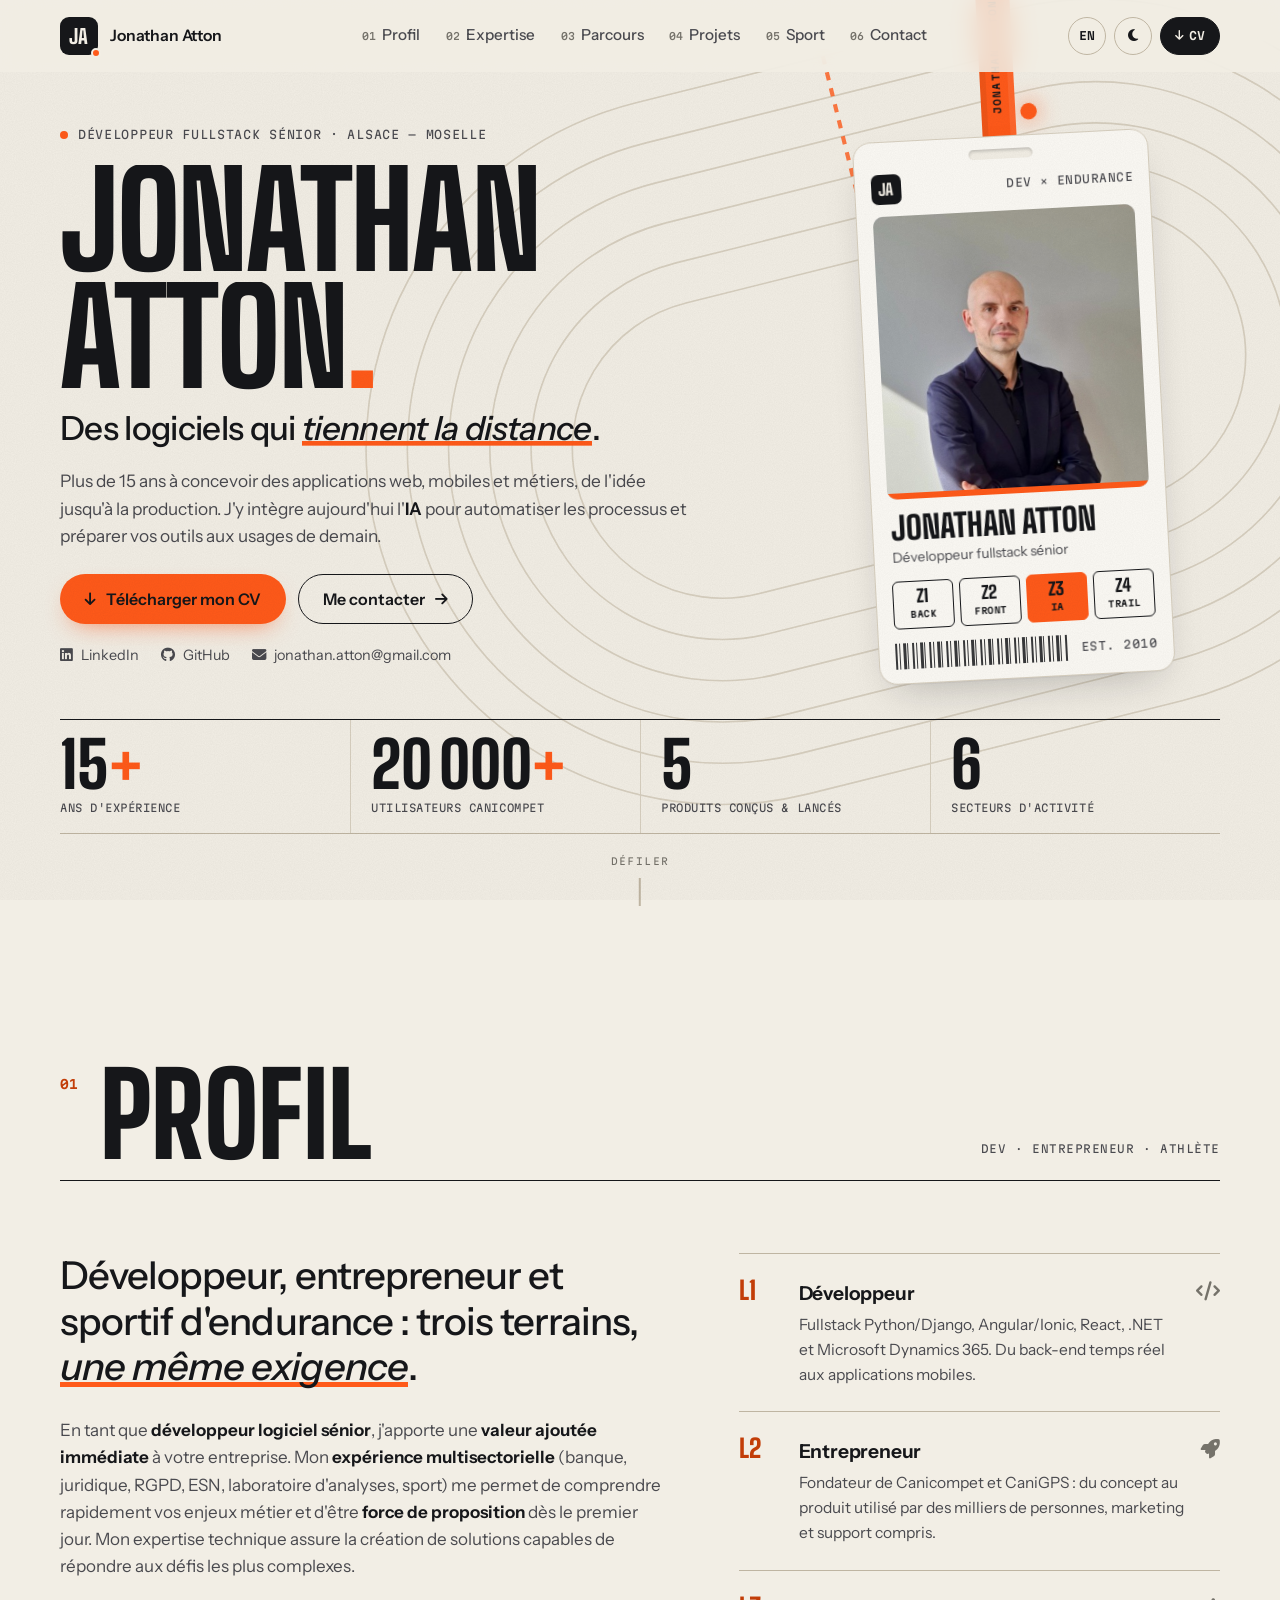
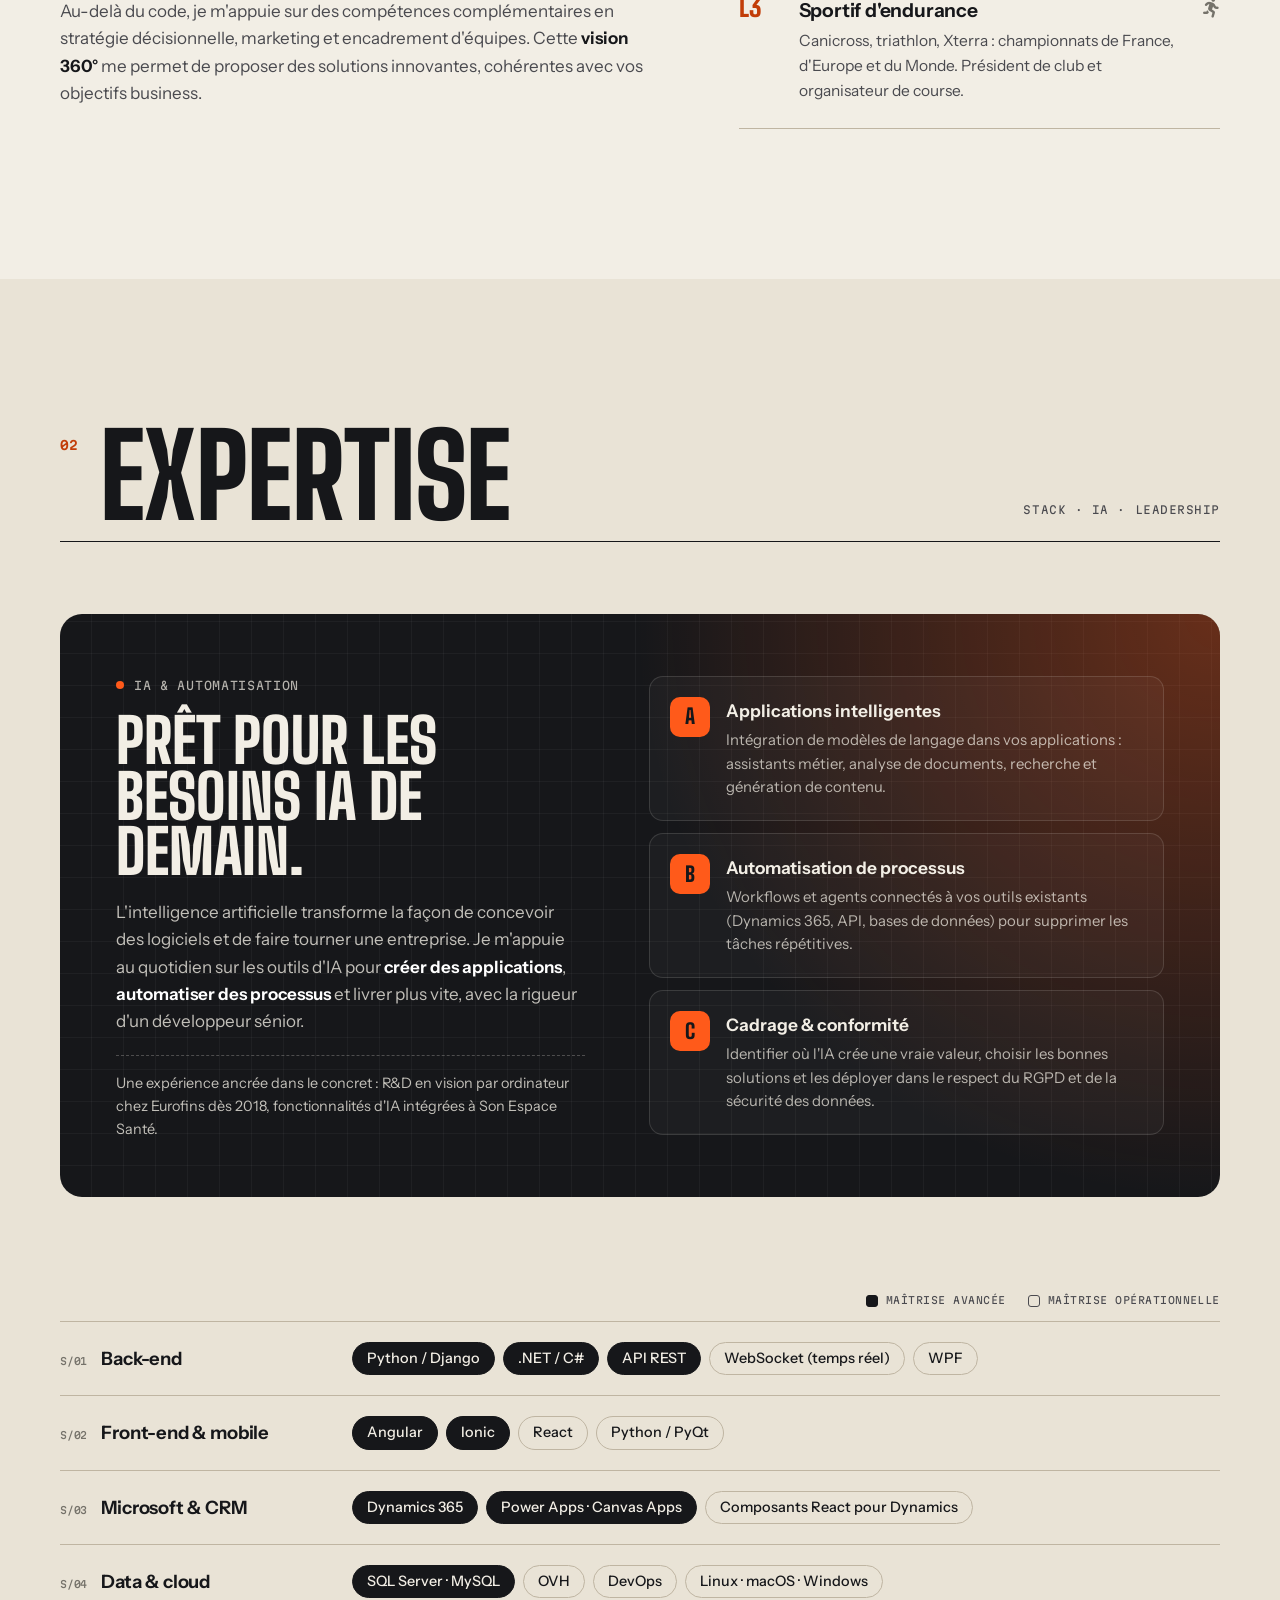
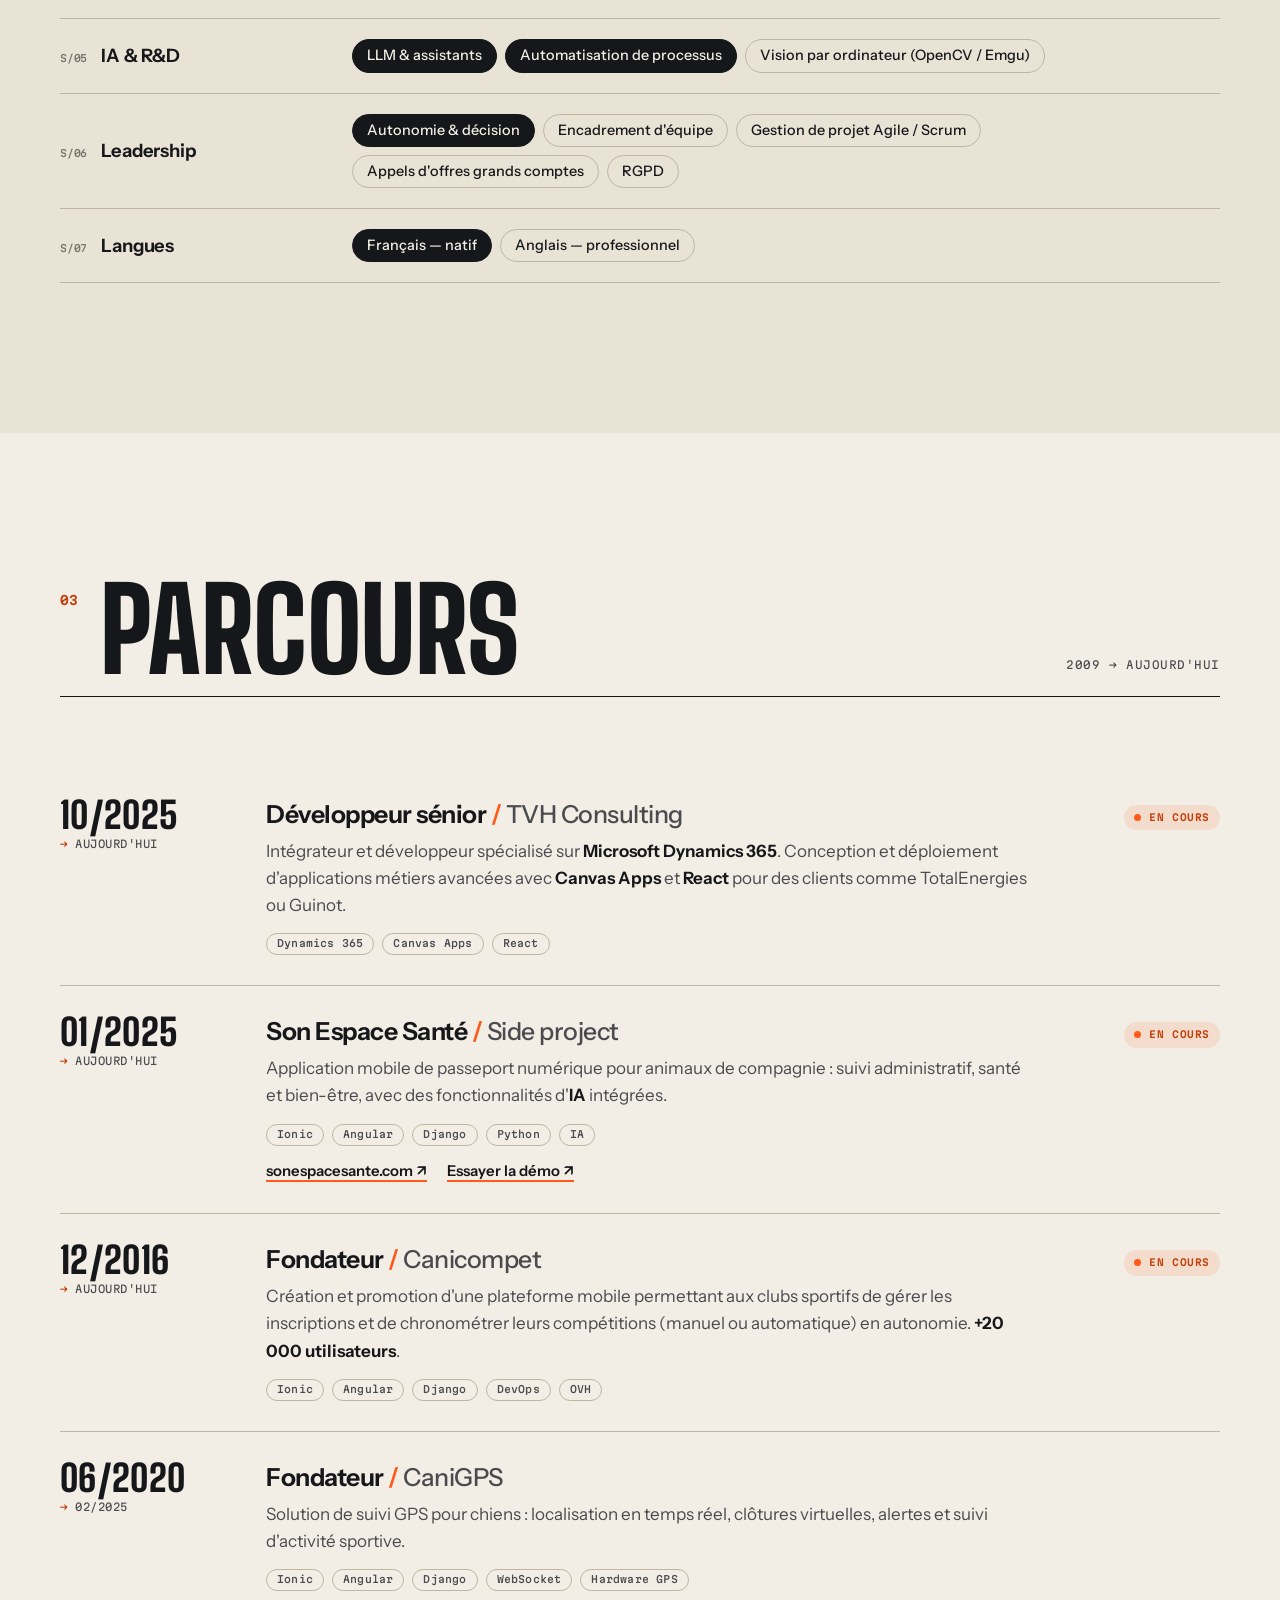
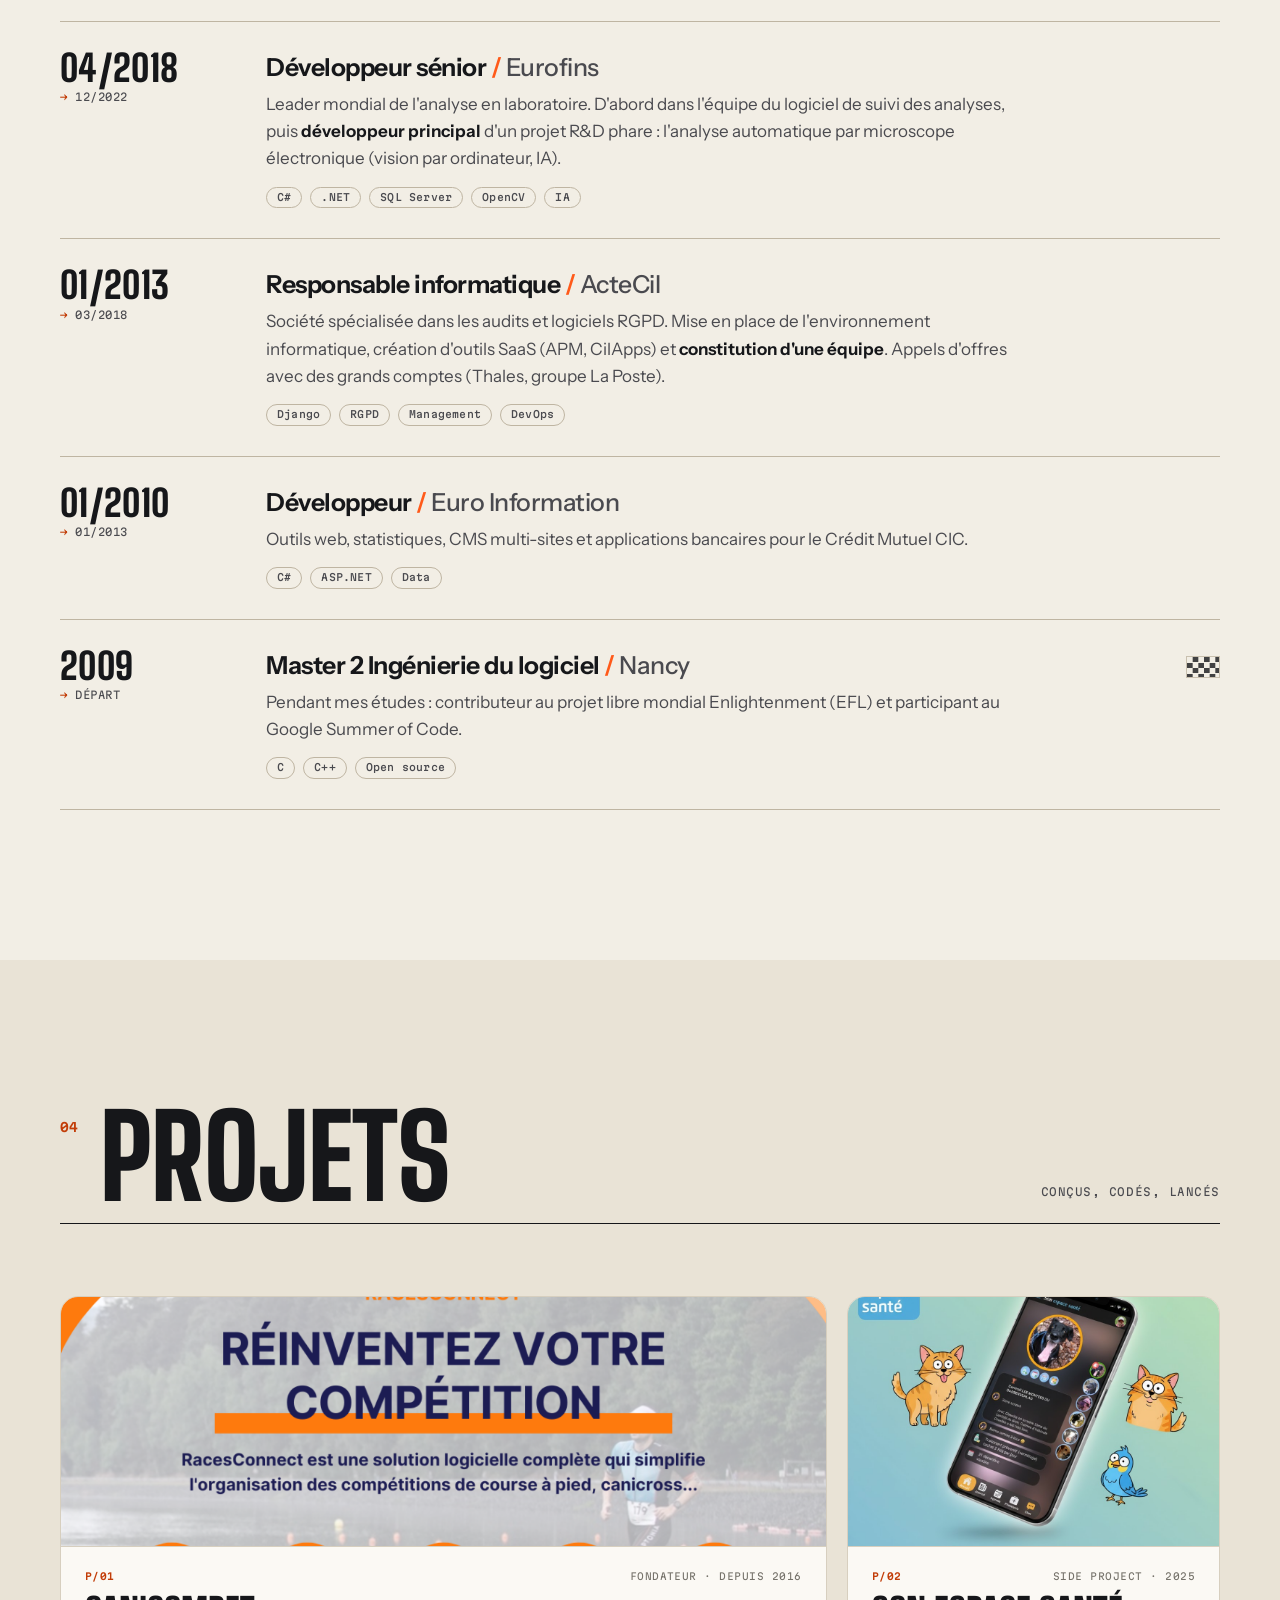
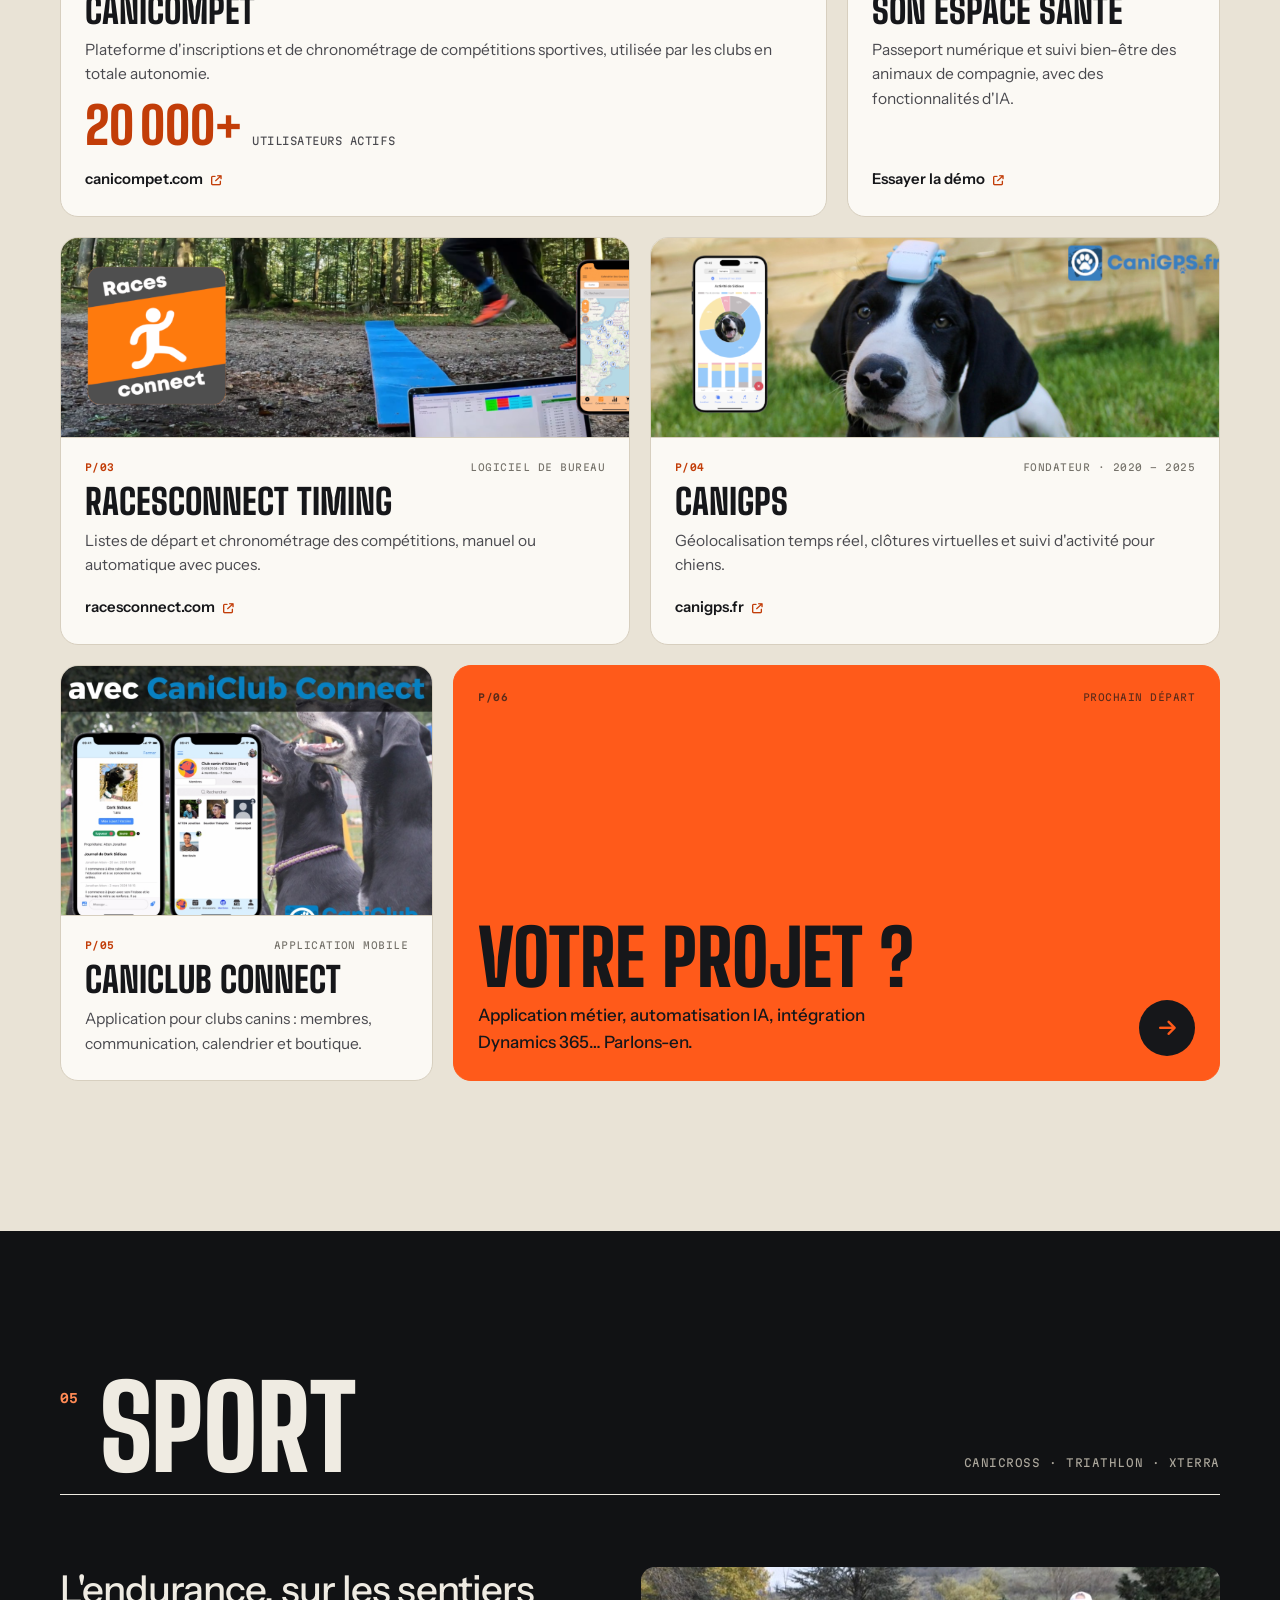
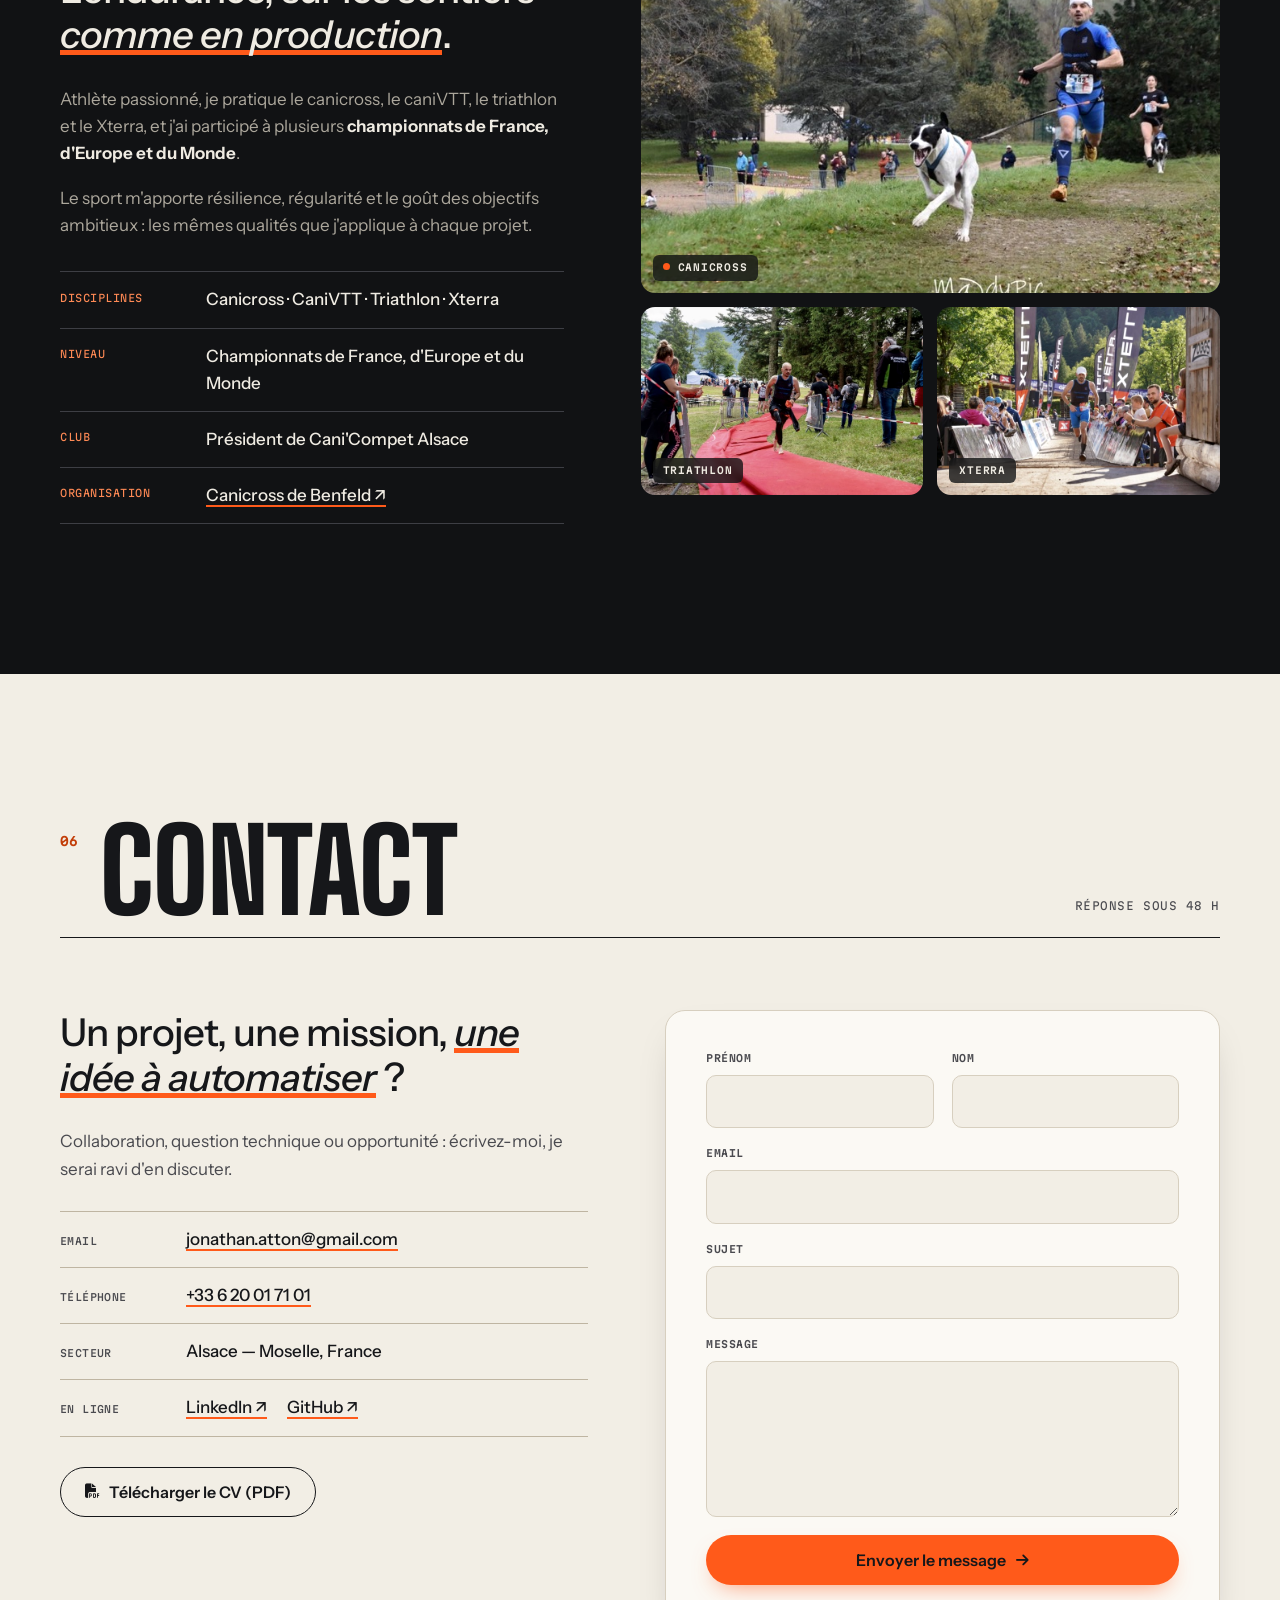
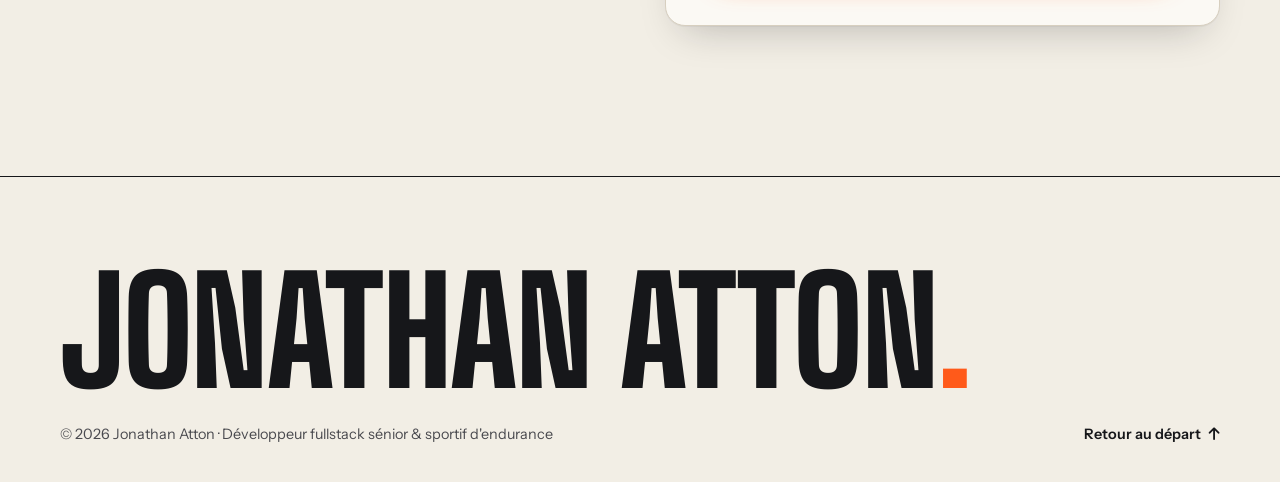
==== a/index.html @ d9084ca0 "Déploiement de la version C « En direct » ; version A archivée dans a/ - Nouvelle page d'accueil : l" ====
<!DOCTYPE html>
<html lang="fr">

<head>
    <meta charset="UTF-8">
    <meta name="viewport" content="width=device-width, initial-scale=1.0, viewport-fit=cover">
    <title>Jonathan Atton — Développeur fullstack sénior & sportif d'endurance</title>
    <meta name="description" content="Développeur fullstack sénior (15+ ans) : Python/Django, Angular/Ionic, React, .NET, Microsoft Dynamics 365. Applications, automatisation de processus et intégration de l'IA. Fondateur de Canicompet (20 000+ utilisateurs), sportif d'endurance.">
    <meta name="author" content="Jonathan Atton">
    <meta name="robots" content="noindex, follow">
    <meta name="theme-color" content="#f2eee5" media="(prefers-color-scheme: light)">
    <meta name="theme-color" content="#111214" media="(prefers-color-scheme: dark)">

    <!-- Open Graph -->
    <meta property="og:type" content="profile">
    <meta property="og:title" content="Jonathan Atton — Développeur fullstack sénior">
    <meta property="og:description" content="Des logiciels qui tiennent la distance. Fullstack Python/Django, Angular, React, Dynamics 365 — IA & automatisation de processus. Fondateur de Canicompet.">
    <meta property="og:url" content="https://jonathanatton.com/">
    <meta property="og:image" content="https://jonathanatton.com/images/jonathan_atton_profile.jpg">
    <meta property="og:site_name" content="Jonathan Atton">
    <meta property="og:locale" content="fr_FR">

    <!-- Twitter Card -->
    <meta name="twitter:card" content="summary_large_image">
    <meta name="twitter:title" content="Jonathan Atton — Développeur fullstack sénior">
    <meta name="twitter:description" content="Des logiciels qui tiennent la distance. Fullstack, IA & automatisation, sportif d'endurance.">
    <meta name="twitter:image" content="https://jonathanatton.com/images/jonathan_atton_profile.jpg">

    <link rel="canonical" href="https://jonathanatton.com/">
    <link rel="icon" href="../favicon.svg" type="image/svg+xml">
    <link rel="apple-touch-icon" href="../favicon.svg">

    <!-- Theme + JS flag before first paint (avoids flashes) -->
    <script>
        (function () {
            var d = document.documentElement;
            d.classList.add('js');
            var t = null;
            try { t = localStorage.getItem('theme'); } catch (e) { }
            if (t !== 'light' && t !== 'dark') {
                t = window.matchMedia && window.matchMedia('(prefers-color-scheme: dark)').matches ? 'dark' : 'light';
            }
            d.setAttribute('data-theme', t);
        })();
    </script>

    <link rel="preconnect" href="https://fonts.googleapis.com">
    <link rel="preconnect" href="https://fonts.gstatic.com" crossorigin>
    <link href="https://fonts.googleapis.com/css2?family=Big+Shoulders:opsz,wght@10..72,600..900&family=Instrument+Sans:ital,wght@0,400..700;1,400..700&family=Martian+Mono:wght@400..600&display=swap" rel="stylesheet">
    <link rel="stylesheet" href="https://cdnjs.cloudflare.com/ajax/libs/font-awesome/6.5.1/css/all.min.css">
    <link rel="stylesheet" href="style.css">

    <script type="application/ld+json">
    {
      "@context": "https://schema.org",
      "@type": "Person",
      "name": "Jonathan Atton",
      "jobTitle": "Développeur fullstack sénior",
      "url": "https://jonathanatton.com/",
      "image": "https://jonathanatton.com/images/jonathan_atton_profile.jpg",
      "email": "mailto:jonathan.atton@gmail.com",
      "telephone": "+33620017101",
      "address": { "@type": "PostalAddress", "addressRegion": "Alsace - Moselle", "addressCountry": "FR" },
      "sameAs": [
        "https://www.linkedin.com/in/jonathan-atton-4286495b/",
        "https://github.com/Watchwolf"
      ],
      "alumniOf": { "@type": "CollegeOrUniversity", "name": "Université de Nancy — Master 2 Ingénierie du logiciel" },
      "worksFor": { "@type": "Organization", "name": "TVH Consulting" },
      "knowsAbout": [
        "Python", "Django", "Angular", "Ionic", "React", "C#", ".NET", "SQL",
        "Microsoft Dynamics 365", "Power Apps", "WebSocket",
        "Intelligence artificielle", "Automatisation de processus", "Intégration de LLM",
        "RGPD", "Gestion de projet Agile", "Canicross", "Triathlon"
      ]
    }
    </script>
</head>

<body>
    <a class="skip-link" href="#main" data-i18n="a11y.skip">Aller au contenu</a>
    <div class="progress" aria-hidden="true"><span></span></div>

    <!-- ============ HEADER ============ -->
    <header class="site-header">
        <div class="wrap header-inner">
            <a href="#top" class="brand" aria-label="Jonathan Atton — accueil">
                <span class="brand-mark">JA</span>
                <span class="brand-name">Jonathan Atton</span>
            </a>

            <nav class="main-nav" aria-label="Navigation principale">
                <ul>
                    <li><a href="#profil" data-nav="profil"><span class="nav-num">01</span><span data-i18n="nav.profil">Profil</span></a></li>
                    <li><a href="#expertise" data-nav="expertise"><span class="nav-num">02</span><span data-i18n="nav.expertise">Expertise</span></a></li>
                    <li><a href="#parcours" data-nav="parcours"><span class="nav-num">03</span><span data-i18n="nav.parcours">Parcours</span></a></li>
                    <li><a href="#projets" data-nav="projets"><span class="nav-num">04</span><span data-i18n="nav.projets">Projets</span></a></li>
                    <li><a href="#sport" data-nav="sport"><span class="nav-num">05</span><span data-i18n="nav.sport">Sport</span></a></li>
                    <li><a href="#contact" data-nav="contact"><span class="nav-num">06</span><span data-i18n="nav.contact">Contact</span></a></li>
                </ul>
            </nav>

            <div class="header-tools">
                <button type="button" class="tool-btn lang-btn" aria-label="Switch to English">EN</button>
                <button type="button" class="tool-btn theme-btn" aria-label="Changer de thème">
                    <i class="fa-solid fa-moon" aria-hidden="true"></i>
                    <i class="fa-solid fa-sun" aria-hidden="true"></i>
                </button>
                <a class="tool-btn cv-btn" href="../Jonathan-Atton-CV.pdf" download>
                    <i class="fa-solid fa-arrow-down" aria-hidden="true"></i><span data-i18n="header.cv">CV</span>
                </a>
            </div>
        </div>
    </header>

    <main id="main">

        <!-- ============ HERO ============ -->
        <section id="top" class="hero">
            <svg class="hero-track" viewBox="0 0 800 520" aria-hidden="true" focusable="false">
                <g fill="none" stroke="currentColor" stroke-width="1.2">
                    <rect x="1" y="1" width="798" height="518" rx="259" />
                    <rect x="31" y="31" width="738" height="458" rx="229" />
                    <rect x="61" y="61" width="678" height="398" rx="199" />
                    <rect x="91" y="91" width="618" height="338" rx="169" />
                    <rect x="121" y="121" width="558" height="278" rx="139" />
                    <rect x="151" y="151" width="498" height="218" rx="109" />
                </g>
                <line class="hero-track-finish" x1="400" y1="1" x2="400" y2="151" />
                <path id="lane" d="M260,76 H540 A184,184 0 0 1 540,444 H260 A184,184 0 0 1 260,76 Z" fill="none" stroke="none" />
                <circle class="hero-track-runner" r="6">
                    <animateMotion dur="22s" repeatCount="indefinite" rotate="auto">
                        <mpath href="#lane" />
                    </animateMotion>
                </circle>
            </svg>

            <div class="wrap hero-grid">
                <div class="hero-copy">
                    <p class="kicker hero-in" style="--d:0">
                        <span class="dot" aria-hidden="true"></span>
                        <span data-i18n="hero.kicker">Développeur fullstack sénior · Alsace — Moselle</span>
                    </p>

                    <h1 class="hero-name" aria-label="Jonathan Atton">
                        <span class="line"><span class="hero-in" style="--d:1">Jonathan</span></span>
                        <span class="line"><span class="hero-in" style="--d:2">Atton<span class="accent-dot">.</span></span></span>
                    </h1>

                    <p class="hero-tagline hero-in" style="--d:3" data-i18n="hero.tagline">Des logiciels qui <em>tiennent la distance</em>.</p>

                    <p class="hero-lead hero-in" style="--d:4" data-i18n="hero.lead">Plus de 15 ans à concevoir des applications web, mobiles et métiers, de l'idée jusqu'à la production. J'y intègre aujourd'hui l'<strong>IA</strong> pour automatiser les processus et préparer vos outils aux usages de demain.</p>

                    <div class="hero-actions hero-in" style="--d:5">
                        <a class="btn btn-primary" href="../Jonathan-Atton-CV.pdf" download>
                            <i class="fa-solid fa-arrow-down" aria-hidden="true"></i>
                            <span data-i18n="hero.cv">Télécharger mon CV</span>
                        </a>
                        <a class="btn btn-ghost" href="#contact">
                            <span data-i18n="hero.contact">Me contacter</span>
                            <i class="fa-solid fa-arrow-right" aria-hidden="true"></i>
                        </a>
                    </div>

                    <ul class="hero-social hero-in" style="--d:6">
                        <li><a href="https://www.linkedin.com/in/jonathan-atton-4286495b/" target="_blank" rel="noopener noreferrer"><i class="fa-brands fa-linkedin" aria-hidden="true"></i>LinkedIn</a></li>
                        <li><a href="https://github.com/Watchwolf" target="_blank" rel="noopener noreferrer"><i class="fa-brands fa-github" aria-hidden="true"></i>GitHub</a></li>
                        <li><a href="mailto:jonathan.atton@gmail.com"><i class="fa-solid fa-envelope" aria-hidden="true"></i>jonathan.atton@gmail.com</a></li>
                    </ul>
                </div>

                <!-- Accreditation badge -->
                <div class="hero-badge">
                    <div class="lanyard">
                        <div class="strap" aria-hidden="true"><span>JONATHAN ATTON · DEV × ENDURANCE · JONATHAN ATTON · DEV × ENDURANCE ·</span></div>
                        <figure class="badge">
                            <div class="badge-slot" aria-hidden="true"></div>
                            <div class="badge-top">
                                <span class="badge-mark">JA</span>
                                <span class="mono">DEV × ENDURANCE</span>
                            </div>
                            <div class="badge-photo">
                                <img src="../images/jonathan_atton_profile.jpg" alt="Portrait de Jonathan Atton" width="375" height="440">
                            </div>
                            <figcaption>
                                <span class="badge-name">Jonathan Atton</span>
                                <span class="badge-role" data-i18n="badge.role">Développeur fullstack sénior</span>
                            </figcaption>
                            <ul class="badge-zones" aria-label="Domaines">
                                <li><b>Z1</b>BACK</li>
                                <li><b>Z2</b>FRONT</li>
                                <li><b>Z3</b><span data-i18n="badge.ai">IA</span></li>
                                <li><b>Z4</b>TRAIL</li>
                            </ul>
                            <div class="badge-foot">
                                <span class="barcode" aria-hidden="true"></span>
                                <span class="mono">EST. 2010</span>
                            </div>
                        </figure>
                    </div>
                </div>
            </div>

            <div class="wrap">
                <dl class="timing-board">
                    <div class="tb-cell reveal">
                        <dt data-i18n="stats.years">ans d'expérience</dt>
                        <dd><span data-count="15">15</span><span class="plus">+</span></dd>
                    </div>
                    <div class="tb-cell reveal" style="--d:1">
                        <dt data-i18n="stats.users">utilisateurs Canicompet</dt>
                        <dd><span data-count="20000">20 000</span><span class="plus">+</span></dd>
                    </div>
                    <div class="tb-cell reveal" style="--d:2">
                        <dt data-i18n="stats.products">produits conçus &amp; lancés</dt>
                        <dd><span data-count="5">5</span></dd>
                    </div>
                    <div class="tb-cell reveal" style="--d:3">
                        <dt data-i18n="stats.sectors">secteurs d'activité</dt>
                        <dd><span data-count="6">6</span></dd>
                    </div>
                </dl>
            </div>

            <a href="#profil" class="scroll-cue" aria-label="Défiler vers le profil">
                <span data-i18n="hero.scroll">Défiler</span>
                <i aria-hidden="true"></i>
            </a>
        </section>

        <!-- ============ 01 PROFIL ============ -->
        <section id="profil" class="section">
            <div class="wrap">
                <header class="sec-head reveal">
                    <span class="sec-num">01</span>
                    <h2 class="sec-title" data-i18n="profil.title">Profil</h2>
                    <span class="sec-meta" data-i18n="profil.meta">Dev · Entrepreneur · Athlète</span>
                </header>

                <div class="profil-grid">
                    <div class="profil-text">
                        <p class="statement reveal" data-i18n="profil.statement">Développeur, entrepreneur et sportif d'endurance : trois terrains, <em>une même exigence</em>.</p>
                        <p class="reveal" data-i18n="profil.p1">En tant que <strong>développeur logiciel sénior</strong>, j'apporte une <strong>valeur ajoutée immédiate</strong> à votre entreprise. Mon <strong>expérience multisectorielle</strong> (banque, juridique, RGPD, ESN, laboratoire d'analyses, sport) me permet de comprendre rapidement vos enjeux métier et d'être <strong>force de proposition</strong> dès le premier jour. Mon expertise technique assure la création de solutions capables de répondre aux défis les plus complexes.</p>
                        <p class="reveal" data-i18n="profil.p2">Au-delà du code, je m'appuie sur des compétences complémentaires en stratégie décisionnelle, marketing et encadrement d'équipes. Cette <strong>vision 360°</strong> me permet de proposer des solutions innovantes, cohérentes avec vos objectifs business.</p>
                    </div>

                    <ol class="lanes">
                        <li class="lane reveal">
                            <span class="lane-num">L1</span>
                            <div>
                                <h3 data-i18n="profil.l1.title">Développeur</h3>
                                <p data-i18n="profil.l1.text">Fullstack Python/Django, Angular/Ionic, React, .NET et Microsoft Dynamics 365. Du back-end temps réel aux applications mobiles.</p>
                            </div>
                            <i class="fa-solid fa-code" aria-hidden="true"></i>
                        </li>
                        <li class="lane reveal" style="--d:1">
                            <span class="lane-num">L2</span>
                            <div>
                                <h3 data-i18n="profil.l2.title">Entrepreneur</h3>
                                <p data-i18n="profil.l2.text">Fondateur de Canicompet et CaniGPS : du concept au produit utilisé par des milliers de personnes, marketing et support compris.</p>
                            </div>
                            <i class="fa-solid fa-rocket" aria-hidden="true"></i>
                        </li>
                        <li class="lane reveal" style="--d:2">
                            <span class="lane-num">L3</span>
                            <div>
                                <h3 data-i18n="profil.l3.title">Sportif d'endurance</h3>
                                <p data-i18n="profil.l3.text">Canicross, triathlon, Xterra : championnats de France, d'Europe et du Monde. Président de club et organisateur de course.</p>
                            </div>
                            <i class="fa-solid fa-person-running" aria-hidden="true"></i>
                        </li>
                    </ol>
                </div>
            </div>
        </section>

        <!-- ============ 02 EXPERTISE ============ -->
        <section id="expertise" class="section section-alt">
            <div class="wrap">
                <header class="sec-head reveal">
                    <span class="sec-num">02</span>
                    <h2 class="sec-title" data-i18n="expertise.title">Expertise</h2>
                    <span class="sec-meta" data-i18n="expertise.meta">Stack · IA · Leadership</span>
                </header>

                <!-- IA block -->
                <div class="ai-panel reveal">
                    <div class="ai-intro">
                        <p class="kicker"><span class="dot" aria-hidden="true"></span><span data-i18n="ai.kicker">IA &amp; automatisation</span></p>
                        <h3 class="ai-title" data-i18n="ai.title">Prêt pour les besoins IA de demain.</h3>
                        <p data-i18n="ai.text">L'intelligence artificielle transforme la façon de concevoir des logiciels et de faire tourner une entreprise. Je m'appuie au quotidien sur les outils d'IA pour <strong>créer des applications</strong>, <strong>automatiser des processus</strong> et livrer plus vite, avec la rigueur d'un développeur sénior.</p>
                        <p class="ai-proof" data-i18n="ai.proof">Une expérience ancrée dans le concret : R&amp;D en vision par ordinateur chez Eurofins dès 2018, fonctionnalités d'IA intégrées à Son Espace Santé.</p>
                    </div>
                    <ol class="ai-list">
                        <li>
                            <span class="ai-idx">A</span>
                            <div>
                                <h4 data-i18n="ai.c1.title">Applications intelligentes</h4>
                                <p data-i18n="ai.c1.text">Intégration de modèles de langage dans vos applications : assistants métier, analyse de documents, recherche et génération de contenu.</p>
                            </div>
                        </li>
                        <li>
                            <span class="ai-idx">B</span>
                            <div>
                                <h4 data-i18n="ai.c2.title">Automatisation de processus</h4>
                                <p data-i18n="ai.c2.text">Workflows et agents connectés à vos outils existants (Dynamics 365, API, bases de données) pour supprimer les tâches répétitives.</p>
                            </div>
                        </li>
                        <li>
                            <span class="ai-idx">C</span>
                            <div>
                                <h4 data-i18n="ai.c3.title">Cadrage &amp; conformité</h4>
                                <p data-i18n="ai.c3.text">Identifier où l'IA crée une vraie valeur, choisir les bonnes solutions et les déployer dans le respect du RGPD et de la sécurité des données.</p>
                            </div>
                        </li>
                    </ol>
                </div>

                <!-- Skills -->
                <div class="skills">
                    <div class="skills-legend reveal">
                        <span><i class="chip-key is-core" aria-hidden="true"></i><span data-i18n="skills.legend.core">Maîtrise avancée</span></span>
                        <span><i class="chip-key" aria-hidden="true"></i><span data-i18n="skills.legend.good">Maîtrise opérationnelle</span></span>
                    </div>

                    <div class="skill-row reveal">
                        <h3 class="skill-cat"><span>S/01</span><span data-i18n="skills.back">Back-end</span></h3>
                        <ul class="chips">
                            <li class="is-core">Python / Django</li>
                            <li class="is-core">.NET / C#</li>
                            <li class="is-core" data-i18n="skills.api">API REST</li>
                            <li data-i18n="skills.ws">WebSocket (temps réel)</li>
                            <li>WPF</li>
                        </ul>
                    </div>
                    <div class="skill-row reveal">
                        <h3 class="skill-cat"><span>S/02</span><span data-i18n="skills.front">Front-end &amp; mobile</span></h3>
                        <ul class="chips">
                            <li class="is-core">Angular</li>
                            <li class="is-core">Ionic</li>
                            <li>React</li>
                            <li>Python / PyQt</li>
                        </ul>
                    </div>
                    <div class="skill-row reveal">
                        <h3 class="skill-cat"><span>S/03</span><span data-i18n="skills.ms">Microsoft &amp; CRM</span></h3>
                        <ul class="chips">
                            <li class="is-core">Dynamics 365</li>
                            <li class="is-core">Power Apps · Canvas Apps</li>
                            <li data-i18n="skills.pcf">Composants React pour Dynamics</li>
                        </ul>
                    </div>
                    <div class="skill-row reveal">
                        <h3 class="skill-cat"><span>S/04</span><span data-i18n="skills.data">Data &amp; cloud</span></h3>
                        <ul class="chips">
                            <li class="is-core">SQL Server · MySQL</li>
                            <li>OVH</li>
                            <li>DevOps</li>
                            <li>Linux · macOS · Windows</li>
                        </ul>
                    </div>
                    <div class="skill-row reveal">
                        <h3 class="skill-cat"><span>S/05</span><span data-i18n="skills.ai">IA &amp; R&amp;D</span></h3>
                        <ul class="chips">
                            <li class="is-core" data-i18n="skills.llm">LLM &amp; assistants</li>
                            <li class="is-core" data-i18n="skills.automation">Automatisation de processus</li>
                            <li data-i18n="skills.vision">Vision par ordinateur (OpenCV / Emgu)</li>
                        </ul>
                    </div>
                    <div class="skill-row reveal">
                        <h3 class="skill-cat"><span>S/06</span><span data-i18n="skills.lead">Leadership</span></h3>
                        <ul class="chips">
                            <li class="is-core" data-i18n="skills.autonomy">Autonomie &amp; décision</li>
                            <li data-i18n="skills.team">Encadrement d'équipe</li>
                            <li data-i18n="skills.agile">Gestion de projet Agile / Scrum</li>
                            <li data-i18n="skills.tenders">Appels d'offres grands comptes</li>
                            <li>RGPD</li>
                        </ul>
                    </div>
                    <div class="skill-row reveal">
                        <h3 class="skill-cat"><span>S/07</span><span data-i18n="skills.lang">Langues</span></h3>
                        <ul class="chips">
                            <li class="is-core" data-i18n="skills.fr">Français — natif</li>
                            <li data-i18n="skills.en">Anglais — professionnel</li>
                        </ul>
                    </div>
                </div>
            </div>
        </section>

        <!-- ============ 03 PARCOURS ============ -->
        <section id="parcours" class="section">
            <div class="wrap">
                <header class="sec-head reveal">
                    <span class="sec-num">03</span>
                    <h2 class="sec-title" data-i18n="parcours.title">Parcours</h2>
                    <span class="sec-meta">2009 → <span data-i18n="parcours.now">aujourd'hui</span></span>
                </header>

                <ol class="splits">
                    <li class="split reveal">
                        <div class="split-time"><span>10/2025</span><span data-i18n="parcours.today">Aujourd'hui</span></div>
                        <div class="split-body">
                            <h3><span data-i18n="parcours.tvh.role">Développeur sénior</span> <span class="at">TVH Consulting</span></h3>
                            <p data-i18n="parcours.tvh.text">Intégrateur et développeur spécialisé sur <strong>Microsoft Dynamics 365</strong>. Conception et déploiement d'applications métiers avancées avec <strong>Canvas Apps</strong> et <strong>React</strong> pour des clients comme TotalEnergies ou Guinot.</p>
                            <ul class="chips chips-sm"><li>Dynamics 365</li><li>Canvas Apps</li><li>React</li></ul>
                        </div>
                        <div class="split-status"><span class="live" data-i18n="parcours.live">En cours</span></div>
                    </li>
                    <li class="split reveal">
                        <div class="split-time"><span>01/2025</span><span data-i18n="parcours.today">Aujourd'hui</span></div>
                        <div class="split-body">
                            <h3>Son Espace Santé <span class="at" data-i18n="parcours.side">Side project</span></h3>
                            <p data-i18n="parcours.ses.text">Application mobile de passeport numérique pour animaux de compagnie : suivi administratif, santé et bien-être, avec des fonctionnalités d'<strong>IA</strong> intégrées.</p>
                            <ul class="chips chips-sm"><li>Ionic</li><li>Angular</li><li>Django</li><li>Python</li><li data-i18n="parcours.tag.ai">IA</li></ul>
                            <p class="split-links">
                                <a href="https://sonespacesante.com" target="_blank" rel="noopener noreferrer">sonespacesante.com ↗</a>
                                <a href="https://apps.sonespacesante.com/login?demo=1" target="_blank" rel="noopener noreferrer" data-i18n="parcours.demo">Essayer la démo ↗</a>
                            </p>
                        </div>
                        <div class="split-status"><span class="live" data-i18n="parcours.live">En cours</span></div>
                    </li>
                    <li class="split reveal">
                        <div class="split-time"><span>12/2016</span><span data-i18n="parcours.today">Aujourd'hui</span></div>
                        <div class="split-body">
                            <h3><span data-i18n="parcours.cc.role">Fondateur</span> <span class="at">Canicompet</span></h3>
                            <p data-i18n="parcours.cc.text">Création et promotion d'une plateforme mobile permettant aux clubs sportifs de gérer les inscriptions et de chronométrer leurs compétitions (manuel ou automatique) en autonomie. <strong>+20 000 utilisateurs</strong>.</p>
                            <ul class="chips chips-sm"><li>Ionic</li><li>Angular</li><li>Django</li><li>DevOps</li><li>OVH</li></ul>
                        </div>
                        <div class="split-status"><span class="live" data-i18n="parcours.live">En cours</span></div>
                    </li>
                    <li class="split reveal">
                        <div class="split-time"><span>06/2020</span><span>02/2025</span></div>
                        <div class="split-body">
                            <h3><span data-i18n="parcours.gps.role">Fondateur</span> <span class="at">CaniGPS</span></h3>
                            <p data-i18n="parcours.gps.text">Solution de suivi GPS pour chiens : localisation en temps réel, clôtures virtuelles, alertes et suivi d'activité sportive.</p>
                            <ul class="chips chips-sm"><li>Ionic</li><li>Angular</li><li>Django</li><li>WebSocket</li><li>Hardware GPS</li></ul>
                        </div>
                        <div class="split-status"></div>
                    </li>
                    <li class="split reveal">
                        <div class="split-time"><span>04/2018</span><span>12/2022</span></div>
                        <div class="split-body">
                            <h3><span data-i18n="parcours.eurofins.role">Développeur sénior</span> <span class="at">Eurofins</span></h3>
                            <p data-i18n="parcours.eurofins.text">Leader mondial de l'analyse en laboratoire. D'abord dans l'équipe du logiciel de suivi des analyses, puis <strong>développeur principal</strong> d'un projet R&amp;D phare : l'analyse automatique par microscope électronique (vision par ordinateur, IA).</p>
                            <ul class="chips chips-sm"><li>C#</li><li>.NET</li><li>SQL Server</li><li>OpenCV</li><li data-i18n="parcours.tag.ai">IA</li></ul>
                        </div>
                        <div class="split-status"></div>
                    </li>
                    <li class="split reveal">
                        <div class="split-time"><span>01/2013</span><span>03/2018</span></div>
                        <div class="split-body">
                            <h3><span data-i18n="parcours.actecil.role">Responsable informatique</span> <span class="at">ActeCil</span></h3>
                            <p data-i18n="parcours.actecil.text">Société spécialisée dans les audits et logiciels RGPD. Mise en place de l'environnement informatique, création d'outils SaaS (APM, CilApps) et <strong>constitution d'une équipe</strong>. Appels d'offres avec des grands comptes (Thales, groupe La Poste).</p>
                            <ul class="chips chips-sm"><li>Django</li><li>RGPD</li><li data-i18n="parcours.tag.mgmt">Management</li><li>DevOps</li></ul>
                        </div>
                        <div class="split-status"></div>
                    </li>
                    <li class="split reveal">
                        <div class="split-time"><span>01/2010</span><span>01/2013</span></div>
                        <div class="split-body">
                            <h3><span data-i18n="parcours.ei.role">Développeur</span> <span class="at">Euro Information</span></h3>
                            <p data-i18n="parcours.ei.text">Outils web, statistiques, CMS multi-sites et applications bancaires pour le Crédit Mutuel CIC.</p>
                            <ul class="chips chips-sm"><li>C#</li><li>ASP.NET</li><li>Data</li></ul>
                        </div>
                        <div class="split-status"></div>
                    </li>
                    <li class="split split-start reveal">
                        <div class="split-time"><span>2009</span><span data-i18n="parcours.start">Départ</span></div>
                        <div class="split-body">
                            <h3><span data-i18n="parcours.edu.role">Master 2 Ingénierie du logiciel</span> <span class="at">Nancy</span></h3>
                            <p data-i18n="parcours.edu.text">Pendant mes études : contributeur au projet libre mondial Enlightenment (EFL) et participant au Google Summer of Code.</p>
                            <ul class="chips chips-sm"><li>C</li><li>C++</li><li>Open source</li></ul>
                        </div>
                        <div class="split-status"><span class="flag" aria-hidden="true"></span></div>
                    </li>
                </ol>
            </div>
        </section>

        <!-- ============ 04 PROJETS ============ -->
        <section id="projets" class="section section-alt">
            <div class="wrap">
                <header class="sec-head reveal">
                    <span class="sec-num">04</span>
                    <h2 class="sec-title" data-i18n="projets.title">Projets</h2>
                    <span class="sec-meta" data-i18n="projets.meta">Conçus, codés, lancés</span>
                </header>

                <div class="projects">
                    <article class="project project-xl reveal">
                        <a class="project-media" href="https://canicompet.com" target="_blank" rel="noopener noreferrer" tabindex="-1" aria-hidden="true">
                            <img src="../images/racesconnect-1-1024x1024.png" alt="" loading="lazy" style="object-position:50% 22%">
                        </a>
                        <div class="project-body">
                            <div class="project-top"><span>P/01</span><span data-i18n="projets.cc.meta">Fondateur · depuis 2016</span></div>
                            <h3>Canicompet</h3>
                            <p data-i18n="projets.cc.text">Plateforme d'inscriptions et de chronométrage de compétitions sportives, utilisée par les clubs en totale autonomie.</p>
                            <p class="metric"><strong><span data-count="20000">20 000</span>+</strong> <span data-i18n="projets.cc.metric">utilisateurs actifs</span></p>
                            <a class="link-arrow" href="https://canicompet.com" target="_blank" rel="noopener noreferrer">canicompet.com <i class="fa-solid fa-arrow-up-right-from-square" aria-hidden="true"></i></a>
                        </div>
                    </article>

                    <article class="project reveal" style="--d:1">
                        <a class="project-media" href="https://sonespacesante.com" target="_blank" rel="noopener noreferrer" tabindex="-1" aria-hidden="true">
                            <img src="../images/son-espace-sante.png" alt="" loading="lazy" style="object-position:50% 40%">
                        </a>
                        <div class="project-body">
                            <div class="project-top"><span>P/02</span><span data-i18n="projets.ses.meta">Side project · 2025</span></div>
                            <h3>Son Espace Santé</h3>
                            <p data-i18n="projets.ses.text">Passeport numérique et suivi bien-être des animaux de compagnie, avec des fonctionnalités d'IA.</p>
                            <a class="link-arrow" href="https://apps.sonespacesante.com/login?demo=1" target="_blank" rel="noopener noreferrer"><span data-i18n="projets.ses.link">Essayer la démo</span> <i class="fa-solid fa-arrow-up-right-from-square" aria-hidden="true"></i></a>
                        </div>
                    </article>

                    <article class="project project-wide reveal">
                        <a class="project-media" href="https://racesconnect.com/racesconnect" target="_blank" rel="noopener noreferrer" tabindex="-1" aria-hidden="true">
                            <img src="../images/banner-1024x269.png" alt="" loading="lazy" style="object-position:8% 50%">
                        </a>
                        <div class="project-body">
                            <div class="project-top"><span>P/03</span><span data-i18n="projets.rc.meta">Logiciel de bureau</span></div>
                            <h3>RacesConnect Timing</h3>
                            <p data-i18n="projets.rc.text">Listes de départ et chronométrage des compétitions, manuel ou automatique avec puces.</p>
                            <a class="link-arrow" href="https://racesconnect.com/racesconnect" target="_blank" rel="noopener noreferrer">racesconnect.com <i class="fa-solid fa-arrow-up-right-from-square" aria-hidden="true"></i></a>
                        </div>
                    </article>

                    <article class="project project-wide reveal" style="--d:1">
                        <a class="project-media" href="https://canigps.fr" target="_blank" rel="noopener noreferrer" tabindex="-1" aria-hidden="true">
                            <img src="../images/canigps_apps-1024x299.png" alt="" loading="lazy" style="object-position:88% 50%">
                        </a>
                        <div class="project-body">
                            <div class="project-top"><span>P/04</span><span data-i18n="projets.gps.meta">Fondateur · 2020 – 2025</span></div>
                            <h3>CaniGPS</h3>
                            <p data-i18n="projets.gps.text">Géolocalisation temps réel, clôtures virtuelles et suivi d'activité pour chiens.</p>
                            <a class="link-arrow" href="https://canigps.fr" target="_blank" rel="noopener noreferrer">canigps.fr <i class="fa-solid fa-arrow-up-right-from-square" aria-hidden="true"></i></a>
                        </div>
                    </article>

                    <article class="project reveal">
                        <div class="project-media">
                            <img src="../images/caniclub-connect.jpg" alt="" loading="lazy" style="object-position:50% 70%">
                        </div>
                        <div class="project-body">
                            <div class="project-top"><span>P/05</span><span data-i18n="projets.club.meta">Application mobile</span></div>
                            <h3>CaniClub Connect</h3>
                            <p data-i18n="projets.club.text">Application pour clubs canins : membres, communication, calendrier et boutique.</p>
                        </div>
                    </article>

                    <a class="project project-cta reveal" style="--d:1" href="#contact">
                        <span class="project-top"><span>P/06</span><span data-i18n="projets.next.meta">Prochain départ</span></span>
                        <span class="cta-title" data-i18n="projets.next.title">Votre projet ?</span>
                        <span class="cta-text" data-i18n="projets.next.text">Application métier, automatisation IA, intégration Dynamics 365… Parlons-en.</span>
                        <span class="cta-arrow" aria-hidden="true"><i class="fa-solid fa-arrow-right"></i></span>
                    </a>
                </div>
            </div>
        </section>

        <!-- ============ 05 SPORT ============ -->
        <section id="sport" class="section sport">
            <div class="wrap">
                <header class="sec-head reveal">
                    <span class="sec-num">05</span>
                    <h2 class="sec-title" data-i18n="sport.title">Sport</h2>
                    <span class="sec-meta" data-i18n="sport.meta">Canicross · Triathlon · Xterra</span>
                </header>

                <div class="sport-grid">
                    <div class="sport-copy">
                        <p class="statement reveal" data-i18n="sport.statement">L'endurance, sur les sentiers <em>comme en production</em>.</p>
                        <p class="reveal" data-i18n="sport.p1">Athlète passionné, je pratique le canicross, le caniVTT, le triathlon et le Xterra, et j'ai participé à plusieurs <strong>championnats de France, d'Europe et du Monde</strong>.</p>
                        <p class="reveal" data-i18n="sport.p2">Le sport m'apporte résilience, régularité et le goût des objectifs ambitieux : les mêmes qualités que j'applique à chaque projet.</p>

                        <dl class="results reveal">
                            <div><dt data-i18n="sport.r1.k">Disciplines</dt><dd data-i18n="sport.r1.v">Canicross · CaniVTT · Triathlon · Xterra</dd></div>
                            <div><dt data-i18n="sport.r2.k">Niveau</dt><dd data-i18n="sport.r2.v">Championnats de France, d'Europe et du Monde</dd></div>
                            <div><dt data-i18n="sport.r3.k">Club</dt><dd data-i18n="sport.r3.v">Président de Cani'Compet Alsace</dd></div>
                            <div><dt data-i18n="sport.r4.k">Organisation</dt><dd><a href="https://canicrossdebenfeld.canicompet.com/" target="_blank" rel="noopener noreferrer" data-i18n="sport.r4.v">Canicross de Benfeld ↗</a></dd></div>
                        </dl>
                    </div>

                    <div class="sport-photos">
                        <figure class="photo photo-main reveal">
                            <img src="../images/FCAB2D79-2C3F-43FF-BF05-7690E92FD2E2_1_105_c-1024x683.jpeg" alt="Jonathan Atton en compétition de canicross avec son chien" loading="lazy" width="700" height="467">
                            <figcaption>Canicross</figcaption>
                        </figure>
                        <figure class="photo reveal" style="--d:1">
                            <img src="../images/E3CB5563-38F4-49E4-92AA-5CBF122BCEBA_1_105_c-1024x683.jpeg" alt="Jonathan Atton lors de la transition natation-vélo d'un triathlon" loading="lazy" width="700" height="467">
                            <figcaption>Triathlon</figcaption>
                        </figure>
                        <figure class="photo reveal" style="--d:2">
                            <img src="../images/DFAD2798-CE25-41A5-9EF6-79DEAA083C6F_1_105_c-1-1024x684.jpeg" alt="Jonathan Atton franchissant la ligne d'arrivée d'une course Xterra" loading="lazy" width="700" height="467">
                            <figcaption>Xterra</figcaption>
                        </figure>
                    </div>
                </div>
            </div>
        </section>

        <!-- ============ 06 CONTACT ============ -->
        <section id="contact" class="section">
            <div class="wrap">
                <header class="sec-head reveal">
                    <span class="sec-num">06</span>
                    <h2 class="sec-title" data-i18n="contact.title">Contact</h2>
                    <span class="sec-meta" data-i18n="contact.meta">Réponse sous 48 h</span>
                </header>

                <div class="contact-grid">
                    <div class="contact-info reveal">
                        <p class="statement" data-i18n="contact.statement">Un projet, une mission, <em>une idée à automatiser</em> ?</p>
                        <p data-i18n="contact.text">Collaboration, question technique ou opportunité : écrivez-moi, je serai ravi d'en discuter.</p>

                        <ul class="contact-list">
                            <li><span class="mono" data-i18n="contact.email">Email</span><a href="mailto:jonathan.atton@gmail.com">jonathan.atton@gmail.com</a></li>
                            <li><span class="mono" data-i18n="contact.phone">Téléphone</span><a href="tel:+33620017101">+33 6 20 01 71 01</a></li>
                            <li><span class="mono" data-i18n="contact.location">Secteur</span><span data-i18n="contact.location.v">Alsace — Moselle, France</span></li>
                            <li><span class="mono" data-i18n="contact.web">En ligne</span><span class="inline-links"><a href="https://www.linkedin.com/in/jonathan-atton-4286495b/" target="_blank" rel="noopener noreferrer">LinkedIn ↗</a><a href="https://github.com/Watchwolf" target="_blank" rel="noopener noreferrer">GitHub ↗</a></span></li>
                        </ul>

                        <a class="btn btn-ghost" href="../Jonathan-Atton-CV.pdf" download>
                            <i class="fa-solid fa-file-pdf" aria-hidden="true"></i>
                            <span data-i18n="contact.cv">Télécharger le CV (PDF)</span>
                        </a>
                    </div>

                    <div class="form-card reveal" style="--d:1">
                        <form id="contactForm" novalidate>
                            <div class="field-row">
                                <div class="field">
                                    <label for="firstName" data-i18n="form.first">Prénom</label>
                                    <input type="text" id="firstName" name="firstName" autocomplete="given-name" required>
                                </div>
                                <div class="field">
                                    <label for="lastName" data-i18n="form.last">Nom</label>
                                    <input type="text" id="lastName" name="lastName" autocomplete="family-name" required>
                                </div>
                            </div>
                            <div class="field">
                                <label for="email" data-i18n="form.email">Email</label>
                                <input type="email" id="email" name="email" autocomplete="email" required>
                            </div>
                            <div class="field">
                                <label for="subject" data-i18n="form.subject">Sujet</label>
                                <input type="text" id="subject" name="subject" required>
                            </div>
                            <div class="field">
                                <label for="message" data-i18n="form.message">Message</label>
                                <textarea id="message" name="message" rows="5" required></textarea>
                            </div>

                            <p id="formError" class="form-error" role="alert" hidden></p>

                            <button type="submit" class="btn btn-primary btn-block">
                                <span class="btn-label" data-i18n="form.send">Envoyer le message</span>
                                <i class="fa-solid fa-arrow-right" aria-hidden="true"></i>
                            </button>
                        </form>

                        <div id="formSuccess" class="form-success" hidden>
                            <span class="success-flag" aria-hidden="true"><i class="fa-solid fa-flag-checkered"></i></span>
                            <h3 data-i18n="form.ok.title">Message bien arrivé !</h3>
                            <p data-i18n="form.ok.text">Merci pour votre message. Je vous réponds dans les plus brefs délais.</p>
                            <button type="button" class="btn btn-ghost" id="formReset" data-i18n="form.ok.again">Envoyer un autre message</button>
                        </div>
                    </div>
                </div>
            </div>
        </section>
    </main>

    <!-- ============ FOOTER ============ -->
    <footer class="site-footer">
        <div class="wrap footer-inner">
            <p class="footer-big" aria-hidden="true">Jonathan Atton<span class="accent-dot">.</span></p>
            <div class="footer-row">
                <p>© 2026 Jonathan Atton · <span data-i18n="footer.tag">Développeur fullstack sénior &amp; sportif d'endurance</span></p>
                <a href="#top" class="back-top"><span data-i18n="footer.top">Retour au départ</span> <i class="fa-solid fa-arrow-up" aria-hidden="true"></i></a>
            </div>
        </div>
    </footer>

    <!-- ============ MOBILE BOTTOM NAV ============ -->
    <nav class="bottom-nav" aria-label="Navigation mobile">
        <a href="#profil" data-nav="profil"><i class="fa-solid fa-user" aria-hidden="true"></i><span data-i18n="nav.profil">Profil</span></a>
        <a href="#expertise" data-nav="expertise"><i class="fa-solid fa-laptop-code" aria-hidden="true"></i><span data-i18n="nav.expertise">Expertise</span></a>
        <a href="#parcours" data-nav="parcours"><i class="fa-solid fa-briefcase" aria-hidden="true"></i><span data-i18n="nav.parcours">Parcours</span></a>
        <a href="#projets" data-nav="projets"><i class="fa-solid fa-folder-open" aria-hidden="true"></i><span data-i18n="nav.projets">Projets</span></a>
        <a href="#sport" data-nav="sport"><i class="fa-solid fa-person-running" aria-hidden="true"></i><span data-i18n="nav.sport">Sport</span></a>
        <a href="#contact" data-nav="contact"><i class="fa-solid fa-envelope" aria-hidden="true"></i><span data-i18n="nav.contact">Contact</span></a>
    </nav>

    <script src="script.js"></script>
</body>

</html>
---- a/style.css ----
/* =========================================================
   Jonathan Atton — « Des logiciels qui tiennent la distance »
   Editorial sport-tech: warm paper, ink, signal orange.
   ========================================================= */

:root {
    --paper: #f2eee5;
    --paper-2: #e9e3d6;
    --card: #fbf9f4;
    --ink: #16171a;
    --ink-2: #4a4a4f;
    --ink-3: #75726a;
    --line: #d7cfbf;
    --line-strong: #bfb5a2;
    --accent: #ff5a1a;
    --accent-ink: #c23d08;
    --accent-soft: rgba(255, 90, 26, 0.12);
    --on-accent: #16171a;
    --shadow: 0 1px 0 rgba(22, 23, 26, 0.04), 0 18px 40px -18px rgba(22, 23, 26, 0.28);
    --grain-opacity: 0.07;

    --font-display: 'Big Shoulders', 'Arial Narrow', Impact, sans-serif;
    --font-body: 'Instrument Sans', 'Helvetica Neue', Arial, sans-serif;
    --font-mono: 'Martian Mono', ui-monospace, 'SFMono-Regular', Menlo, monospace;

    --wrap: 1240px;
    --gutter: clamp(16px, 4vw, 40px);
    --header-h: 72px;
    --ease-out: cubic-bezier(0.16, 1, 0.3, 1);
    --ease-swing: cubic-bezier(0.34, 1.56, 0.64, 1);

    color-scheme: light;
}

:root[data-theme="dark"] {
    --paper: #111214;
    --paper-2: #17181b;
    --card: #1b1c20;
    --ink: #efebe2;
    --ink-2: #aca79c;
    --ink-3: #85817a;
    --line: #2b2c31;
    --line-strong: #3d3e44;
    --accent: #ff6a2b;
    --accent-ink: #ff8a55;
    --accent-soft: rgba(255, 106, 43, 0.14);
    --shadow: 0 1px 0 rgba(0, 0, 0, 0.3), 0 24px 50px -20px rgba(0, 0, 0, 0.7);
    --grain-opacity: 0.05;
    color-scheme: dark;
}

/* ---------- Base ---------- */
*,
*::before,
*::after {
    box-sizing: border-box;
    margin: 0;
    padding: 0;
}

html {
    scroll-behavior: smooth;
    scroll-padding-top: calc(var(--header-h) + 16px);
    -webkit-text-size-adjust: 100%;
}

body {
    font-family: var(--font-body);
    font-size: 1.0625rem;
    line-height: 1.6;
    color: var(--ink);
    background: var(--paper);
    overflow-x: hidden;
    -webkit-font-smoothing: antialiased;
    transition: background-color 0.4s ease, color 0.4s ease;
}

/* Film grain */
body::before {
    content: '';
    position: fixed;
    inset: 0;
    z-index: 999;
    pointer-events: none;
    opacity: var(--grain-opacity);
    background-image: url("data:image/svg+xml,%3Csvg xmlns='http://www.w3.org/2000/svg' width='180' height='180'%3E%3Cfilter id='n'%3E%3CfeTurbulence type='fractalNoise' baseFrequency='0.9' numOctaves='3' stitchTiles='stitch'/%3E%3CfeColorMatrix values='0 0 0 0 0 0 0 0 0 0 0 0 0 0 0 0 0 0 0.6 0'/%3E%3C/filter%3E%3Crect width='100%25' height='100%25' filter='url(%23n)'/%3E%3C/svg%3E");
}

img {
    display: block;
    max-width: 100%;
    height: auto;
}

a {
    color: inherit;
    text-decoration: none;
}

ul,
ol {
    list-style: none;
}

strong {
    font-weight: 650;
    color: var(--ink);
}

em {
    font-style: italic;
}

button {
    font: inherit;
    color: inherit;
    background: none;
    border: 0;
    cursor: pointer;
}

::selection {
    background: var(--accent);
    color: #16171a;
}

:focus-visible {
    outline: 2px solid var(--accent);
    outline-offset: 3px;
    border-radius: 4px;
}

.wrap {
    width: 100%;
    max-width: var(--wrap);
    margin: 0 auto;
    padding: 0 var(--gutter);
}

.mono {
    font-family: var(--font-mono);
    font-size: 0.7rem;
    letter-spacing: 0.04em;
    text-transform: uppercase;
}

.skip-link {
    position: absolute;
    left: 16px;
    top: -60px;
    z-index: 2000;
    padding: 10px 16px;
    background: var(--ink);
    color: var(--paper);
    border-radius: 8px;
    font-weight: 600;
}

.skip-link:focus {
    top: 12px;
}

.accent-dot {
    color: var(--accent);
}

/* Scroll progress ("distance parcourue") */
.progress {
    position: fixed;
    top: 0;
    left: 0;
    right: 0;
    height: 3px;
    z-index: 1100;
    pointer-events: none;
}

.progress span {
    display: block;
    height: 100%;
    background: var(--accent);
    transform-origin: 0 50%;
    transform: scaleX(var(--p, 0));
}

/* ---------- Buttons ---------- */
.btn {
    display: inline-flex;
    align-items: center;
    justify-content: center;
    gap: 10px;
    min-height: 50px;
    padding: 0 24px;
    border-radius: 999px;
    font-weight: 600;
    font-size: 1rem;
    line-height: 1;
    border: 1.5px solid transparent;
    transition: transform 0.25s var(--ease-out), background-color 0.25s ease, color 0.25s ease, border-color 0.25s ease, box-shadow 0.25s ease;
}

.btn i {
    font-size: 0.9em;
    transition: transform 0.25s var(--ease-out);
}

.btn-primary {
    background: var(--accent);
    color: #16171a;
    box-shadow: 0 10px 24px -12px rgba(255, 90, 26, 0.75);
}

.btn-primary:hover {
    transform: translateY(-2px);
    box-shadow: 0 16px 30px -14px rgba(255, 90, 26, 0.9);
}

.btn-primary:hover i.fa-arrow-down {
    transform: translateY(2px);
}

.btn-ghost {
    border-color: var(--ink);
    color: var(--ink);
}

.btn-ghost:hover {
    background: var(--ink);
    color: var(--paper);
}

.btn-ghost:hover i.fa-arrow-right {
    transform: translateX(3px);
}

.btn-block {
    width: 100%;
}

.btn[disabled] {
    opacity: 0.6;
    cursor: progress;
    transform: none;
}

/* ---------- Header ---------- */
.site-header {
    position: fixed;
    inset: 0 0 auto 0;
    height: var(--header-h);
    z-index: 1000;
    background: color-mix(in srgb, var(--paper) 86%, transparent);
    -webkit-backdrop-filter: saturate(1.4) blur(14px);
    backdrop-filter: saturate(1.4) blur(14px);
    border-bottom: 1px solid transparent;
    transition: border-color 0.3s ease, background-color 0.4s ease;
}

.site-header.is-scrolled {
    border-bottom-color: var(--line);
}

.header-inner {
    height: 100%;
    display: flex;
    align-items: center;
    justify-content: space-between;
    gap: 24px;
}

.brand {
    display: inline-flex;
    align-items: center;
    gap: 12px;
    font-weight: 600;
}

.brand-mark,
.badge-mark {
    display: inline-grid;
    place-items: center;
    width: 38px;
    height: 38px;
    border-radius: 9px;
    background: var(--ink);
    color: var(--paper);
    font-family: var(--font-display);
    font-weight: 800;
    font-size: 1.25rem;
    letter-spacing: 0.02em;
    position: relative;
}

.brand-mark::after {
    content: '';
    position: absolute;
    right: -3px;
    bottom: -3px;
    width: 10px;
    height: 10px;
    border-radius: 50%;
    background: var(--accent);
    border: 2px solid var(--paper);
}

.brand-name {
    font-size: 0.98rem;
    letter-spacing: -0.01em;
}

.main-nav ul {
    display: flex;
    gap: clamp(12px, 2vw, 28px);
}

.main-nav a {
    display: inline-flex;
    align-items: baseline;
    gap: 6px;
    padding: 6px 0;
    font-size: 0.95rem;
    font-weight: 500;
    color: var(--ink-2);
    position: relative;
    transition: color 0.2s ease;
}

.nav-num {
    font-family: var(--font-mono);
    font-size: 0.62rem;
    color: var(--ink-3);
    transition: color 0.2s ease;
}

.main-nav a::after {
    content: '';
    position: absolute;
    left: 0;
    right: 0;
    bottom: 0;
    height: 2px;
    background: var(--accent);
    transform: scaleX(0);
    transform-origin: 0 50%;
    transition: transform 0.35s var(--ease-out);
}

.main-nav a:hover,
.main-nav a.is-active {
    color: var(--ink);
}

.main-nav a:hover::after,
.main-nav a.is-active::after {
    transform: scaleX(1);
}

.main-nav a.is-active .nav-num {
    color: var(--accent-ink);
}

.header-tools {
    display: flex;
    align-items: center;
    gap: 8px;
}

.tool-btn {
    display: inline-flex;
    align-items: center;
    justify-content: center;
    gap: 6px;
    height: 38px;
    min-width: 38px;
    padding: 0 10px;
    border: 1px solid var(--line-strong);
    border-radius: 999px;
    font-family: var(--font-mono);
    font-size: 0.7rem;
    font-weight: 600;
    color: var(--ink);
    transition: border-color 0.2s ease, background-color 0.2s ease, color 0.2s ease;
}

.tool-btn:hover {
    border-color: var(--ink);
}

.theme-btn i {
    font-size: 0.85rem;
}

:root[data-theme="dark"] .theme-btn .fa-moon,
:root:not([data-theme="dark"]) .theme-btn .fa-sun {
    display: none;
}

.cv-btn {
    background: var(--ink);
    border-color: var(--ink);
    color: var(--paper);
    padding: 0 14px;
}

.cv-btn:hover {
    background: var(--accent);
    border-color: var(--accent);
    color: #16171a;
}

/* ---------- Hero ---------- */
.hero {
    position: relative;
    min-height: 100vh;
    min-height: 100svh;
    padding: calc(var(--header-h) + clamp(20px, 4vh, 56px)) 0 84px;
    display: flex;
    flex-direction: column;
    justify-content: center;
    overflow: hidden;
}

.hero-track {
    position: absolute;
    right: -14%;
    top: 50%;
    width: min(1100px, 95vw);
    transform: translateY(-58%) rotate(-14deg);
    color: var(--line);
    z-index: 0;
    pointer-events: none;
}

.hero-track-finish {
    stroke: var(--accent);
    stroke-width: 3;
    stroke-dasharray: 6 6;
    opacity: 0.8;
}

.hero-track-runner {
    fill: var(--accent);
    filter: drop-shadow(0 0 8px rgba(255, 90, 26, 0.8));
}

.hero-grid {
    position: relative;
    z-index: 1;
    display: grid;
    grid-template-columns: minmax(0, 1.35fr) minmax(0, 1fr);
    align-items: center;
    gap: clamp(24px, 5vw, 72px);
}

.kicker {
    display: inline-flex;
    align-items: center;
    gap: 10px;
    font-family: var(--font-mono);
    font-size: 0.72rem;
    letter-spacing: 0.06em;
    text-transform: uppercase;
    color: var(--ink-2);
}

.dot {
    width: 8px;
    height: 8px;
    border-radius: 50%;
    background: var(--accent);
    box-shadow: 0 0 0 0 rgba(255, 90, 26, 0.6);
    animation: pulse 2.2s ease-out infinite;
    flex: none;
}

@keyframes pulse {
    0% {
        box-shadow: 0 0 0 0 rgba(255, 90, 26, 0.55);
    }

    70%,
    100% {
        box-shadow: 0 0 0 10px rgba(255, 90, 26, 0);
    }
}

.hero-name {
    margin: 18px 0 10px;
    font-family: var(--font-display);
    font-weight: 800;
    font-size: clamp(4rem, 10.4vw, 10rem);
    line-height: 0.84;
    letter-spacing: -0.01em;
    text-transform: uppercase;
}

.hero-name .line {
    display: block;
    overflow: hidden;
    padding-bottom: 0.04em;
}

.hero-name .line>span {
    display: inline-block;
}

.hero-tagline {
    font-size: clamp(1.4rem, 2.6vw, 2.1rem);
    font-weight: 500;
    letter-spacing: -0.02em;
    line-height: 1.2;
    margin-bottom: 18px;
}

.hero-tagline em,
.statement em {
    font-style: italic;
    background-image: linear-gradient(var(--accent), var(--accent));
    background-repeat: no-repeat;
    background-size: 100% 0.14em;
    background-position: 0 92%;
    padding-bottom: 0.02em;
}

.hero-lead {
    max-width: 58ch;
    color: var(--ink-2);
    font-size: 1.08rem;
}

.hero-actions {
    display: flex;
    flex-wrap: wrap;
    gap: 12px;
    margin: 24px 0 20px;
}

.hero-social {
    display: flex;
    flex-wrap: wrap;
    gap: 8px 22px;
    font-size: 0.9rem;
    color: var(--ink-2);
}

.hero-social a {
    display: inline-flex;
    align-items: center;
    gap: 8px;
    transition: color 0.2s ease;
}

.hero-social a:hover {
    color: var(--accent-ink);
}

/* Hero entrance */
.js .hero-in {
    opacity: 0;
    transform: translateY(24px);
    animation: rise 0.9s var(--ease-out) forwards;
    animation-delay: calc(var(--d, 0) * 90ms + 120ms);
}

.js .hero-name .line>.hero-in {
    transform: translateY(105%);
    opacity: 1;
    animation-name: rise-line;
    animation-duration: 1.05s;
}

@keyframes rise {
    to {
        opacity: 1;
        transform: none;
    }
}

@keyframes rise-line {
    to {
        transform: translateY(0);
    }
}

/* ---------- Accreditation badge ---------- */
.hero-badge {
    display: flex;
    justify-content: center;
    align-self: start;
    padding-top: 28px;
}

.lanyard {
    position: relative;
    transform-origin: 50% -240px;
    transform: rotate(-3deg);
    transition: transform 0.8s var(--ease-swing);
}

.js .lanyard {
    animation: swing 1.8s var(--ease-out) 0.35s both;
}

.lanyard:hover {
    transform: rotate(0deg);
}

@keyframes swing {
    0% {
        transform: rotate(-16deg);
        opacity: 0;
    }

    20% {
        opacity: 1;
    }

    45% {
        transform: rotate(5deg);
    }

    70% {
        transform: rotate(-5deg);
    }

    88% {
        transform: rotate(-1.5deg);
    }

    100% {
        transform: rotate(-3deg);
    }
}

.strap {
    position: absolute;
    left: 50%;
    bottom: calc(100% - 18px);
    width: 34px;
    height: 600px;
    margin-left: -17px;
    background: var(--accent);
    overflow: hidden;
    border-radius: 3px 3px 0 0;
    box-shadow: inset 6px 0 0 rgba(0, 0, 0, 0.06), inset -6px 0 0 rgba(255, 255, 255, 0.08);
}

.strap span {
    position: absolute;
    left: 50%;
    bottom: 0;
    transform-origin: 0 0;
    transform: rotate(-90deg) translateY(-50%);
    white-space: nowrap;
    font-family: var(--font-mono);
    font-size: 0.6rem;
    font-weight: 600;
    letter-spacing: 0.12em;
    color: #16171a;
    line-height: 1;
    padding-left: 30px;
}

.badge {
    position: relative;
    width: min(296px, 78vw);
    padding: 32px 16px 14px;
    background: var(--card);
    border: 1px solid var(--line);
    border-radius: 18px;
    box-shadow: var(--shadow);
}

.badge-slot {
    position: absolute;
    top: 12px;
    left: 50%;
    width: 64px;
    height: 10px;
    margin-left: -32px;
    border-radius: 99px;
    background: var(--paper);
    box-shadow: inset 0 2px 3px rgba(0, 0, 0, 0.18);
}

.badge-top {
    display: flex;
    align-items: center;
    justify-content: space-between;
    margin-bottom: 12px;
    color: var(--ink-2);
}

.badge-mark {
    width: 30px;
    height: 30px;
    border-radius: 7px;
    font-size: 1rem;
}

.badge-photo {
    position: relative;
    aspect-ratio: 1 / 1.08;
    overflow: hidden;
    border-radius: 10px;
    background: #bfc3c6;
}

.badge-photo img {
    width: 100%;
    height: 100%;
    object-fit: cover;
    object-position: 50% 18%;
}

.badge-photo::after {
    content: '';
    position: absolute;
    inset: auto 0 0 0;
    height: 6px;
    background: var(--accent);
}

.badge figcaption {
    display: flex;
    flex-direction: column;
    padding: 14px 2px 12px;
}

.badge-name {
    font-family: var(--font-display);
    font-weight: 800;
    font-size: 2rem;
    line-height: 0.95;
    text-transform: uppercase;
}

.badge-role {
    margin-top: 4px;
    font-size: 0.85rem;
    color: var(--ink-2);
}

.badge-zones {
    display: grid;
    grid-template-columns: repeat(4, 1fr);
    gap: 6px;
    margin-bottom: 14px;
}

.badge-zones li {
    display: flex;
    flex-direction: column;
    align-items: center;
    gap: 2px;
    padding: 6px 0;
    border: 1.5px solid var(--ink);
    border-radius: 6px;
    font-family: var(--font-mono);
    font-size: 0.55rem;
    font-weight: 600;
    letter-spacing: 0.06em;
}

.badge-zones b {
    font-family: var(--font-display);
    font-size: 1.1rem;
    font-weight: 800;
    line-height: 1;
}

.badge-zones li:nth-child(3) {
    background: var(--accent);
    border-color: var(--accent);
    color: #16171a;
}

.badge-foot {
    display: flex;
    align-items: center;
    justify-content: space-between;
    gap: 12px;
    color: var(--ink-2);
}

.barcode {
    flex: 1;
    height: 26px;
    opacity: 0.85;
    background: repeating-linear-gradient(90deg,
            var(--ink) 0 2px, transparent 2px 4px,
            var(--ink) 4px 5px, transparent 5px 8px,
            var(--ink) 8px 11px, transparent 11px 12px,
            var(--ink) 12px 13px, transparent 13px 17px);
}

/* ---------- Timing board (stats) ---------- */
.timing-board {
    position: relative;
    z-index: 1;
    display: grid;
    grid-template-columns: repeat(4, 1fr);
    margin-top: clamp(28px, 4.5vh, 64px);
    border-top: 1.5px solid var(--ink);
    border-bottom: 1px solid var(--line-strong);
}

.tb-cell {
    display: flex;
    flex-direction: column-reverse;
    justify-content: flex-end;
    gap: 6px;
    padding: 16px 20px 16px;
    border-left: 1px solid var(--line);
}

.tb-cell:first-child {
    border-left: 0;
    padding-left: 0;
}

.tb-cell dd {
    font-family: var(--font-display);
    font-weight: 800;
    font-size: clamp(2.6rem, 5vw, 4.2rem);
    line-height: 0.9;
    font-variant-numeric: tabular-nums;
    white-space: nowrap;
}

.tb-cell .plus {
    color: var(--accent);
}

.tb-cell dt {
    font-family: var(--font-mono);
    font-size: 0.66rem;
    letter-spacing: 0.05em;
    text-transform: uppercase;
    color: var(--ink-2);
}

/* Scroll cue */
.scroll-cue {
    position: absolute;
    left: 50%;
    bottom: 12px;
    z-index: 2;
    transform: translateX(-50%);
    display: flex;
    flex-direction: column;
    align-items: center;
    gap: 8px;
    font-family: var(--font-mono);
    font-size: 0.6rem;
    letter-spacing: 0.14em;
    text-transform: uppercase;
    color: var(--ink-3);
    transition: opacity 0.4s ease;
}

.scroll-cue i {
    position: relative;
    display: block;
    width: 1.5px;
    height: 28px;
    background: var(--line-strong);
    overflow: hidden;
}

.scroll-cue i::after {
    content: '';
    position: absolute;
    left: 0;
    top: -40%;
    width: 100%;
    height: 40%;
    background: var(--accent);
    animation: cue 2.4s var(--ease-out) infinite;
}

@keyframes cue {
    0% {
        top: -40%;
    }

    100% {
        top: 110%;
    }
}

.scroll-cue.is-hidden {
    opacity: 0;
    pointer-events: none;
}

/* ---------- Sections ---------- */
.section {
    position: relative;
    padding: clamp(80px, 12vw, 150px) 0;
}

.section-alt {
    background: var(--paper-2);
}

.sec-head {
    display: grid;
    grid-template-columns: auto 1fr auto;
    align-items: end;
    gap: 8px 22px;
    padding-bottom: 18px;
    margin-bottom: clamp(40px, 6vw, 72px);
    border-bottom: 1.5px solid var(--ink);
}

.sec-num {
    align-self: start;
    font-family: var(--font-mono);
    font-size: 0.78rem;
    font-weight: 600;
    color: var(--accent-ink);
    padding-top: 0.6em;
}

.sec-title {
    font-family: var(--font-display);
    font-weight: 800;
    font-size: clamp(3.2rem, 9vw, 7.5rem);
    line-height: 0.82;
    text-transform: uppercase;
    letter-spacing: -0.005em;
}

.sec-meta {
    font-family: var(--font-mono);
    font-size: 0.68rem;
    letter-spacing: 0.05em;
    text-transform: uppercase;
    color: var(--ink-2);
    text-align: right;
    padding-bottom: 0.4em;
}

.statement {
    font-size: clamp(1.55rem, 3vw, 2.4rem);
    font-weight: 500;
    line-height: 1.18;
    letter-spacing: -0.025em;
    margin-bottom: 28px;
    color: var(--ink);
}

/* Reveal on scroll */
.js .reveal {
    opacity: 0;
    transform: translateY(28px);
    transition: opacity 0.9s var(--ease-out), transform 0.9s var(--ease-out);
    transition-delay: calc(var(--d, 0) * 110ms);
}

.js .reveal.is-in {
    opacity: 1;
    transform: none;
}

/* ---------- 01 Profil ---------- */
.profil-grid {
    display: grid;
    grid-template-columns: minmax(0, 1.25fr) minmax(0, 1fr);
    gap: clamp(32px, 6vw, 96px);
    align-items: start;
}

.profil-text p:not(.statement) {
    color: var(--ink-2);
    margin-bottom: 18px;
    max-width: 62ch;
}

.lanes {
    border-top: 1px solid var(--line-strong);
}

.lane {
    display: grid;
    grid-template-columns: 44px 1fr auto;
    gap: 16px;
    align-items: start;
    padding: 24px 0;
    border-bottom: 1px solid var(--line-strong);
    position: relative;
}

.lane::before {
    content: '';
    position: absolute;
    left: 0;
    bottom: -1px;
    height: 2px;
    width: 0;
    background: var(--accent);
    transition: width 0.6s var(--ease-out);
}

.lane:hover::before {
    width: 100%;
}

.lane-num {
    font-family: var(--font-display);
    font-weight: 800;
    font-size: 1.6rem;
    line-height: 1;
    color: var(--accent-ink);
}

.lane h3 {
    font-size: 1.2rem;
    font-weight: 650;
    letter-spacing: -0.01em;
    margin-bottom: 4px;
}

.lane p {
    color: var(--ink-2);
    font-size: 0.97rem;
}

.lane>i {
    font-size: 1.2rem;
    color: var(--ink-3);
    padding-top: 4px;
    transition: color 0.3s ease, transform 0.3s var(--ease-out);
}

.lane:hover>i {
    color: var(--accent);
    transform: translateX(-4px);
}

/* ---------- 02 Expertise ---------- */
.ai-panel {
    position: relative;
    display: grid;
    grid-template-columns: minmax(0, 1fr) minmax(0, 1.1fr);
    gap: clamp(28px, 5vw, 72px);
    padding: clamp(28px, 4.5vw, 56px);
    margin-bottom: clamp(56px, 8vw, 96px);
    background: var(--ink);
    color: var(--paper);
    border-radius: 22px;
    overflow: hidden;
    isolation: isolate;
}

.ai-panel::before {
    content: '';
    position: absolute;
    inset: 0;
    z-index: -1;
    background:
        radial-gradient(circle at 100% 0%, rgba(255, 90, 26, 0.35), transparent 45%),
        repeating-linear-gradient(0deg, transparent 0 31px, rgba(255, 255, 255, 0.04) 31px 32px),
        repeating-linear-gradient(90deg, transparent 0 31px, rgba(255, 255, 255, 0.04) 31px 32px);
}

:root[data-theme="dark"] .ai-panel {
    background: #1d1e22;
    color: var(--ink);
    border: 1px solid var(--line);
}

.ai-panel .kicker {
    color: rgba(242, 238, 229, 0.72);
}

:root[data-theme="dark"] .ai-panel .kicker {
    color: var(--ink-2);
}

.ai-title {
    font-family: var(--font-display);
    font-weight: 800;
    font-size: clamp(2.4rem, 4.8vw, 4rem);
    line-height: 0.9;
    text-transform: uppercase;
    margin: 16px 0 20px;
}

.ai-intro p {
    color: rgba(242, 238, 229, 0.78);
}

:root[data-theme="dark"] .ai-intro p {
    color: var(--ink-2);
}

.ai-intro strong {
    color: inherit;
    color: #fff;
}

:root[data-theme="dark"] .ai-intro strong {
    color: var(--ink);
}

.ai-proof {
    margin-top: 20px;
    padding-top: 16px;
    border-top: 1px dashed rgba(242, 238, 229, 0.25);
    font-size: 0.9rem;
}

.ai-list {
    display: grid;
    gap: 12px;
    align-content: center;
}

.ai-list li {
    display: grid;
    grid-template-columns: 40px 1fr;
    gap: 16px;
    padding: 20px;
    border: 1px solid rgba(242, 238, 229, 0.14);
    border-radius: 14px;
    background: rgba(255, 255, 255, 0.03);
    transition: border-color 0.3s ease, background-color 0.3s ease, transform 0.35s var(--ease-out);
}

:root[data-theme="dark"] .ai-list li {
    border-color: var(--line-strong);
}

.ai-list li:hover {
    border-color: var(--accent);
    background: rgba(255, 90, 26, 0.08);
    transform: translateX(6px);
}

.ai-idx {
    display: grid;
    place-items: center;
    width: 40px;
    height: 40px;
    border-radius: 10px;
    background: var(--accent);
    color: #16171a;
    font-family: var(--font-display);
    font-weight: 800;
    font-size: 1.3rem;
}

.ai-list h4 {
    font-size: 1.08rem;
    font-weight: 650;
    margin-bottom: 4px;
}

.ai-list p {
    font-size: 0.93rem;
    color: rgba(242, 238, 229, 0.72);
}

:root[data-theme="dark"] .ai-list p {
    color: var(--ink-2);
}

/* Skills */
.skills-legend {
    display: flex;
    flex-wrap: wrap;
    justify-content: flex-end;
    gap: 8px 22px;
    margin-bottom: 12px;
    font-family: var(--font-mono);
    font-size: 0.62rem;
    text-transform: uppercase;
    letter-spacing: 0.05em;
    color: var(--ink-2);
}

.skills-legend>span {
    display: inline-flex;
    align-items: center;
    gap: 8px;
}

.chip-key {
    width: 12px;
    height: 12px;
    border-radius: 3px;
    border: 1.5px solid var(--ink-2);
}

.chip-key.is-core {
    background: var(--ink);
    border-color: var(--ink);
}

.skill-row {
    display: grid;
    grid-template-columns: 260px 1fr;
    gap: 16px 32px;
    align-items: center;
    padding: 20px 0;
    border-top: 1px solid var(--line-strong);
}

.skill-row:last-child {
    border-bottom: 1px solid var(--line-strong);
}

.skill-cat {
    display: flex;
    align-items: baseline;
    gap: 14px;
    font-size: 1.15rem;
    font-weight: 650;
    letter-spacing: -0.01em;
}

.skill-cat>span:first-child {
    font-family: var(--font-mono);
    font-size: 0.62rem;
    font-weight: 500;
    color: var(--ink-3);
}

.chips {
    display: flex;
    flex-wrap: wrap;
    gap: 8px;
}

.chips li {
    padding: 7px 14px;
    border: 1.5px solid var(--line-strong);
    border-radius: 999px;
    font-size: 0.9rem;
    font-weight: 500;
    color: var(--ink);
    line-height: 1.2;
    transition: border-color 0.2s ease, background-color 0.2s ease, color 0.2s ease;
}

.chips li.is-core {
    background: var(--ink);
    border-color: var(--ink);
    color: var(--paper);
}

.chips li:hover {
    border-color: var(--accent);
}

.chips li.is-core:hover {
    background: var(--accent);
    border-color: var(--accent);
    color: #16171a;
}

.chips-sm li {
    padding: 4px 10px;
    font-family: var(--font-mono);
    font-size: 0.62rem;
    font-weight: 500;
    letter-spacing: 0.02em;
    border-width: 1px;
    color: var(--ink-2);
}

/* ---------- 03 Parcours (splits) ---------- */
.splits {
    position: relative;
}

.split {
    position: relative;
    display: grid;
    grid-template-columns: 170px minmax(0, 1fr) 130px;
    gap: 12px 36px;
    padding: 30px 0 30px 0;
    border-bottom: 1px solid var(--line-strong);
    transition: background-color 0.3s ease;
}

.split::before {
    content: '';
    position: absolute;
    left: -16px;
    top: 30px;
    bottom: 30px;
    width: 3px;
    border-radius: 3px;
    background: var(--accent);
    transform: scaleY(0);
    transform-origin: 50% 0;
    transition: transform 0.5s var(--ease-out);
}

.split:hover::before {
    transform: scaleY(1);
}

.split-time {
    display: flex;
    flex-direction: column;
    gap: 4px;
    font-family: var(--font-mono);
    font-variant-numeric: tabular-nums;
}

.split-time span:first-child {
    font-family: var(--font-display);
    font-weight: 800;
    font-size: 2.3rem;
    line-height: 0.9;
    letter-spacing: 0.01em;
}

.split-time span:last-child {
    font-size: 0.66rem;
    text-transform: uppercase;
    letter-spacing: 0.05em;
    color: var(--ink-2);
}

.split-time span:last-child::before {
    content: '→ ';
    color: var(--accent-ink);
}

.split-body h3 {
    font-size: clamp(1.25rem, 2vw, 1.55rem);
    font-weight: 650;
    letter-spacing: -0.02em;
    line-height: 1.25;
    margin-bottom: 8px;
}

.split-body .at {
    display: inline-block;
    font-weight: 500;
    color: var(--ink-2);
}

.split-body .at::before {
    content: '/ ';
    color: var(--accent);
    font-weight: 600;
}

.split-body p {
    color: var(--ink-2);
    max-width: 70ch;
    margin-bottom: 14px;
}

.split-links {
    display: flex;
    flex-wrap: wrap;
    gap: 6px 20px;
    margin: 14px 0 0 !important;
    font-weight: 600;
    font-size: 0.93rem;
}

.split-links a,
.contact-list a,
.results a {
    color: var(--ink);
    text-decoration: underline;
    text-decoration-color: var(--accent);
    text-decoration-thickness: 2px;
    text-underline-offset: 4px;
    transition: color 0.2s ease, text-decoration-thickness 0.2s ease;
}

.split-links a:hover,
.contact-list a:hover,
.results a:hover {
    color: var(--accent-ink);
}

.split-status {
    display: flex;
    justify-content: flex-end;
    align-items: flex-start;
    padding-top: 6px;
}

.live {
    display: inline-flex;
    align-items: center;
    gap: 8px;
    padding: 5px 10px;
    border-radius: 999px;
    background: var(--accent-soft);
    color: var(--accent-ink);
    font-family: var(--font-mono);
    font-size: 0.6rem;
    font-weight: 600;
    text-transform: uppercase;
    letter-spacing: 0.06em;
    white-space: nowrap;
}

.live::before {
    content: '';
    width: 7px;
    height: 7px;
    border-radius: 50%;
    background: var(--accent);
    animation: pulse 2.2s ease-out infinite;
}

.flag {
    width: 34px;
    height: 22px;
    border: 1px solid var(--line-strong);
    background:
        conic-gradient(var(--ink) 25%, transparent 0 50%, var(--ink) 0 75%, transparent 0) 0 0 / 11.33px 11px;
    opacity: 0.8;
}

/* ---------- 04 Projets ---------- */
.projects {
    display: grid;
    grid-template-columns: repeat(6, minmax(0, 1fr));
    gap: 20px;
}

.project {
    grid-column: span 3;
    display: flex;
    flex-direction: column;
    background: var(--card);
    border: 1px solid var(--line);
    border-radius: 18px;
    overflow: hidden;
    transition: transform 0.45s var(--ease-out), box-shadow 0.45s var(--ease-out), border-color 0.3s ease;
}

.project:hover {
    transform: translateY(-6px);
    box-shadow: var(--shadow);
    border-color: var(--line-strong);
}

.project-xl {
    grid-column: span 4;
}

.project:nth-child(2) {
    grid-column: span 2;
}

.project:nth-child(5) {
    grid-column: span 2;
}

.project-cta {
    grid-column: span 4;
}

.project-media {
    display: block;
    height: 250px;
    overflow: hidden;
    background: var(--paper-2);
    border-bottom: 1px solid var(--line);
}

.project-wide .project-media {
    height: 200px;
}

.project-media img {
    width: 100%;
    height: 100%;
    object-fit: cover;
    transition: transform 0.9s var(--ease-out);
}

.project:hover .project-media img {
    transform: scale(1.04);
}

.project-body {
    display: flex;
    flex-direction: column;
    flex: 1;
    padding: 22px 24px 24px;
}

.project-top {
    display: flex;
    justify-content: space-between;
    gap: 12px;
    margin-bottom: 10px;
    font-family: var(--font-mono);
    font-size: 0.6rem;
    text-transform: uppercase;
    letter-spacing: 0.05em;
    color: var(--ink-3);
}

.project-top>span:first-child {
    color: var(--accent-ink);
    font-weight: 600;
}

.project h3 {
    font-family: var(--font-display);
    font-weight: 800;
    font-size: 2.2rem;
    line-height: 0.95;
    text-transform: uppercase;
    margin-bottom: 10px;
}

.project-body p {
    color: var(--ink-2);
    font-size: 0.97rem;
}

.metric {
    display: flex;
    align-items: baseline;
    gap: 10px;
    margin-top: 16px;
    font-family: var(--font-mono);
    font-size: 0.66rem !important;
    text-transform: uppercase;
    letter-spacing: 0.05em;
}

.metric strong {
    white-space: nowrap;
    font-family: var(--font-display);
    font-weight: 800;
    font-size: 3.2rem;
    line-height: 0.9;
    letter-spacing: 0;
    color: var(--accent-ink);
    font-variant-numeric: tabular-nums;
}

.link-arrow {
    display: inline-flex;
    align-items: center;
    gap: 8px;
    margin-top: auto;
    padding-top: 18px;
    font-weight: 600;
    font-size: 0.93rem;
    width: fit-content;
}

.link-arrow i {
    font-size: 0.72em;
    color: var(--accent-ink);
    transition: transform 0.25s var(--ease-out);
}

.link-arrow:hover {
    color: var(--accent-ink);
}

.link-arrow:hover i {
    transform: translate(2px, -2px);
}

.project-cta {
    position: relative;
    display: flex;
    flex-direction: column;
    justify-content: flex-end;
    min-height: 260px;
    padding: 24px;
    background: var(--accent);
    border-color: var(--accent);
    color: #16171a;
}

.project-cta .project-top,
.project-cta .project-top>span:first-child {
    color: rgba(22, 23, 26, 0.7);
}

.project-cta .project-top {
    position: absolute;
    top: 24px;
    left: 24px;
    right: 24px;
}

.cta-title {
    font-family: var(--font-display);
    font-weight: 800;
    font-size: clamp(3rem, 6vw, 5rem);
    line-height: 0.85;
    text-transform: uppercase;
}

.cta-text {
    max-width: 40ch;
    margin-top: 12px;
    font-weight: 500;
}

.cta-arrow {
    position: absolute;
    right: 24px;
    bottom: 24px;
    display: grid;
    place-items: center;
    width: 56px;
    height: 56px;
    border-radius: 50%;
    background: #16171a;
    color: var(--accent);
    font-size: 1.2rem;
    transition: transform 0.4s var(--ease-out);
}

.project-cta:hover .cta-arrow {
    transform: translateX(6px) rotate(-8deg);
}

/* ---------- 05 Sport (always "night race") ---------- */
.sport {
    --ink: #efebe2;
    --ink-2: #aca79c;
    --ink-3: #85817a;
    --line: #2b2c31;
    --line-strong: #3d3e44;
    --accent-ink: #ff8a55;
    background: #111214;
    color: var(--ink);
}

:root[data-theme="dark"] .sport {
    background: #0b0b0d;
}

.sport .sec-head {
    border-bottom-color: var(--ink);
}

.sport-grid {
    display: grid;
    grid-template-columns: minmax(0, 1fr) minmax(0, 1.15fr);
    gap: clamp(32px, 6vw, 80px);
    align-items: start;
}

.sport-copy>p:not(.statement) {
    color: var(--ink-2);
    margin-bottom: 18px;
    max-width: 58ch;
}

.results {
    margin-top: 32px;
    border-top: 1px solid var(--line-strong);
}

.results>div {
    display: grid;
    grid-template-columns: 130px 1fr;
    gap: 16px;
    padding: 14px 0;
    border-bottom: 1px solid var(--line-strong);
}

.results dt {
    font-family: var(--font-mono);
    font-size: 0.64rem;
    text-transform: uppercase;
    letter-spacing: 0.05em;
    color: var(--accent-ink);
    padding-top: 0.3em;
}

.results dd {
    font-weight: 500;
}

.sport-photos {
    display: grid;
    grid-template-columns: 1fr 1fr;
    grid-template-rows: auto auto;
    gap: 14px;
}

.photo {
    position: relative;
    overflow: hidden;
    border-radius: 14px;
    background: #1b1c20;
}

.photo-main {
    grid-column: span 2;
}

.photo img {
    width: 100%;
    height: 100%;
    aspect-ratio: 3 / 2;
    object-fit: cover;
    filter: saturate(0.9) contrast(1.05);
    transition: transform 1s var(--ease-out), filter 0.5s ease;
}

.photo-main img {
    aspect-ratio: 16 / 9;
    object-position: 60% 40%;
}

.photo:hover img {
    transform: scale(1.04);
    filter: saturate(1.05) contrast(1.05);
}

.photo figcaption {
    position: absolute;
    left: 12px;
    bottom: 12px;
    padding: 5px 10px;
    border-radius: 6px;
    background: rgba(17, 18, 20, 0.78);
    -webkit-backdrop-filter: blur(6px);
    backdrop-filter: blur(6px);
    font-family: var(--font-mono);
    font-size: 0.6rem;
    font-weight: 600;
    letter-spacing: 0.08em;
    text-transform: uppercase;
    color: #efebe2;
}

.photo-main figcaption::before {
    content: '';
    display: inline-block;
    width: 7px;
    height: 7px;
    margin-right: 8px;
    border-radius: 50%;
    background: var(--accent);
    vertical-align: 1px;
}

/* ---------- 06 Contact ---------- */
.contact-grid {
    display: grid;
    grid-template-columns: minmax(0, 1fr) minmax(0, 1.05fr);
    gap: clamp(32px, 6vw, 88px);
    align-items: start;
}

.contact-info>p:not(.statement) {
    color: var(--ink-2);
    margin-bottom: 28px;
    max-width: 50ch;
}

.contact-list {
    border-top: 1px solid var(--line-strong);
    margin-bottom: 30px;
}

.contact-list li {
    display: grid;
    grid-template-columns: 110px 1fr;
    gap: 16px;
    align-items: baseline;
    padding: 14px 0;
    border-bottom: 1px solid var(--line-strong);
    font-weight: 500;
}

.contact-list .mono {
    color: var(--ink-2);
    font-size: 0.62rem;
}

.inline-links {
    display: flex;
    flex-wrap: wrap;
    gap: 6px 20px;
}

.form-card {
    padding: clamp(22px, 3.5vw, 40px);
    background: var(--card);
    border: 1px solid var(--line);
    border-radius: 20px;
    box-shadow: var(--shadow);
}

#contactForm {
    display: grid;
    gap: 18px;
}

.field-row {
    display: grid;
    grid-template-columns: 1fr 1fr;
    gap: 18px;
}

.field {
    display: grid;
    gap: 8px;
}

.field label {
    font-family: var(--font-mono);
    font-size: 0.62rem;
    font-weight: 600;
    letter-spacing: 0.05em;
    text-transform: uppercase;
    color: var(--ink-2);
}

.field input,
.field textarea {
    width: 100%;
    padding: 13px 14px;
    font: inherit;
    font-size: 1rem;
    color: var(--ink);
    background: var(--paper);
    border: 1.5px solid var(--line);
    border-radius: 10px;
    transition: border-color 0.2s ease, box-shadow 0.2s ease, background-color 0.2s ease;
}

.field textarea {
    resize: vertical;
    min-height: 130px;
}

.field input:hover,
.field textarea:hover {
    border-color: var(--line-strong);
}

.field input:focus,
.field textarea:focus {
    outline: none;
    border-color: var(--accent);
    box-shadow: 0 0 0 4px var(--accent-soft);
}

.field.has-error input,
.field.has-error textarea {
    border-color: #d93025;
}

.form-error {
    display: flex;
    gap: 10px;
    align-items: flex-start;
    padding: 12px 14px;
    border-radius: 10px;
    background: rgba(217, 48, 37, 0.1);
    color: #b3261e;
    font-size: 0.93rem;
    font-weight: 500;
}

:root[data-theme="dark"] .form-error {
    color: #ff8a80;
}

.form-error[hidden],
.form-success[hidden] {
    display: none;
}

.form-success {
    text-align: center;
    padding: 30px 10px;
    animation: rise 0.7s var(--ease-out) both;
}

.success-flag {
    display: inline-grid;
    place-items: center;
    width: 72px;
    height: 72px;
    margin-bottom: 18px;
    border-radius: 50%;
    background: var(--accent);
    color: #16171a;
    font-size: 1.6rem;
}

.form-success h3 {
    font-family: var(--font-display);
    font-weight: 800;
    font-size: 2.4rem;
    line-height: 1;
    text-transform: uppercase;
    margin-bottom: 10px;
}

.form-success p {
    color: var(--ink-2);
    margin-bottom: 24px;
}

/* ---------- Footer ---------- */
.site-footer {
    padding: clamp(56px, 8vw, 96px) 0 36px;
    border-top: 1.5px solid var(--ink);
    overflow: hidden;
}

.footer-big {
    font-family: var(--font-display);
    font-weight: 800;
    font-size: clamp(3rem, 11.5vw, 11rem);
    line-height: 0.8;
    text-transform: uppercase;
    letter-spacing: -0.01em;
    white-space: nowrap;
    margin-bottom: 32px;
}

.footer-row {
    display: flex;
    flex-wrap: wrap;
    justify-content: space-between;
    gap: 12px 24px;
    font-size: 0.9rem;
    color: var(--ink-2);
}

.back-top {
    display: inline-flex;
    align-items: center;
    gap: 8px;
    font-weight: 600;
    color: var(--ink);
}

.back-top:hover {
    color: var(--accent-ink);
}

/* ---------- Mobile bottom nav ---------- */
.bottom-nav {
    display: none;
}

/* ---------- Responsive ---------- */
@media (max-width: 1100px) {
    .main-nav .nav-num {
        display: none;
    }

    .brand-name {
        display: none;
    }
}

@media (max-width: 960px) {
    .hero-grid {
        grid-template-columns: 1fr;
    }

    .hero-badge {
        padding-top: 16px;
    }

    .strap {
        display: none;
    }

    .lanyard {
        transform-origin: 50% 0;
    }

    .hero-track {
        right: -40%;
        top: 30%;
        width: 140vw;
    }

    .profil-grid,
    .ai-panel,
    .sport-grid,
    .contact-grid {
        grid-template-columns: 1fr;
    }

    .skill-row {
        grid-template-columns: 1fr;
        gap: 12px;
    }

    .projects {
        grid-template-columns: 1fr 1fr;
    }

    .project,
    .project-xl,
    .project:nth-child(2),
    .project:nth-child(5),
    .project-cta {
        grid-column: span 1;
    }

    .project-xl,
    .project-wide,
    .project-cta {
        grid-column: span 2;
    }
}

@media (max-width: 860px) {
    :root {
        --header-h: 60px;
    }

    .main-nav {
        display: none;
    }

    .cv-btn span {
        display: none;
    }

    .brand-name {
        display: inline;
    }

    body {
        padding-bottom: calc(64px + env(safe-area-inset-bottom));
    }

    .bottom-nav {
        position: fixed;
        left: 0;
        right: 0;
        bottom: 0;
        z-index: 1000;
        display: grid;
        grid-template-columns: repeat(6, 1fr);
        height: calc(64px + env(safe-area-inset-bottom));
        padding-bottom: env(safe-area-inset-bottom);
        background: color-mix(in srgb, var(--paper) 94%, transparent);
        -webkit-backdrop-filter: blur(14px);
        backdrop-filter: blur(14px);
        border-top: 1px solid var(--line);
    }

    .bottom-nav a {
        position: relative;
        display: flex;
        flex-direction: column;
        align-items: center;
        justify-content: center;
        gap: 5px;
        font-size: 0.62rem;
        font-weight: 600;
        color: var(--ink-3);
        transition: color 0.2s ease;
    }

    .bottom-nav i {
        font-size: 1.1rem;
        transition: transform 0.3s var(--ease-out);
    }

    .bottom-nav a::before {
        content: '';
        position: absolute;
        top: -1px;
        left: 28%;
        right: 28%;
        height: 3px;
        border-radius: 0 0 3px 3px;
        background: var(--accent);
        transform: scaleX(0);
        transition: transform 0.3s var(--ease-out);
    }

    .bottom-nav a.is-active {
        color: var(--ink);
    }

    .bottom-nav a.is-active i {
        color: var(--accent-ink);
        transform: translateY(-2px);
    }

    .bottom-nav a.is-active::before {
        transform: scaleX(1);
    }

    .scroll-cue {
        display: none;
    }
}

@media (max-width: 640px) {
    body {
        font-size: 1rem;
    }

    .hero {
        min-height: auto;
        padding-top: calc(var(--header-h) + 28px);
        padding-bottom: 40px;
    }

    .hero-name {
        font-size: clamp(3.6rem, 20vw, 6rem);
        margin-top: 14px;
    }

    .hero-lead {
        font-size: 1rem;
    }

    .hero-actions {
        margin: 22px 0 20px;
    }

    .hero-actions .btn {
        flex: 1 1 auto;
    }

    .hero-social li:last-child {
        display: none;
    }

    .hero-track {
        display: none;
    }

    .cta-text {
        padding-right: 64px;
    }

    .badge {
        width: min(280px, 82vw);
    }

    .timing-board {
        grid-template-columns: 1fr 1fr;
    }

    .tb-cell {
        padding: 16px 0 18px 16px;
    }

    .tb-cell:nth-child(odd) {
        border-left: 0;
        padding-left: 0;
    }

    .tb-cell:nth-child(n + 3) {
        border-top: 1px solid var(--line);
    }

    .sec-head {
        grid-template-columns: auto 1fr;
    }

    .sec-meta {
        grid-column: 1 / -1;
        text-align: left;
    }

    .split {
        grid-template-columns: 1fr auto;
        gap: 12px 16px;
        padding: 26px 0;
    }

    .split-time {
        flex-direction: row;
        align-items: baseline;
        gap: 10px;
    }

    .split-time span:first-child {
        font-size: 1.9rem;
    }

    .split-body {
        grid-column: 1 / -1;
        grid-row: 2;
    }

    .split-status {
        grid-column: 2;
        grid-row: 1;
        padding-top: 0;
    }

    .split::before {
        display: none;
    }

    .projects {
        grid-template-columns: 1fr;
    }

    .project,
    .project-xl,
    .project-wide,
    .project-cta,
    .project:nth-child(2),
    .project:nth-child(5) {
        grid-column: span 1;
    }

    .project-media,
    .project-wide .project-media {
        height: 200px;
    }

    .results>div,
    .contact-list li {
        grid-template-columns: 1fr;
        gap: 4px;
    }

    .field-row {
        grid-template-columns: 1fr;
    }

    .footer-row {
        flex-direction: column;
    }
}

/* ---------- Motion preferences ---------- */
@media (prefers-reduced-motion: reduce) {

    *,
    *::before,
    *::after {
        animation-duration: 0.001ms !important;
        animation-iteration-count: 1 !important;
        transition-duration: 0.001ms !important;
        scroll-behavior: auto !important;
    }

    .js .reveal,
    .js .hero-in {
        opacity: 1;
        transform: none;
    }

    .hero-track-runner {
        display: none;
    }
}

/* ---------- Print ---------- */
@media print {
    @page {
        margin: 14mm;
    }

    :root,
    :root[data-theme="dark"] {
        --paper: #fff;
        --paper-2: #fff;
        --card: #fff;
        --ink: #000;
        --ink-2: #333;
        --ink-3: #555;
        --line: #ccc;
        --line-strong: #999;
        --accent-ink: #000;
    }

    body {
        font-size: 10.5pt;
        padding: 0 !important;
        background: #fff;
    }

    body::before,
    .progress,
    .site-header,
    .bottom-nav,
    .scroll-cue,
    .hero-track,
    .strap,
    .hero-actions,
    .form-card,
    .project-cta,
    .project-media,
    .sport-photos,
    .site-footer,
    .skip-link {
        display: none !important;
    }

    .js .reveal,
    .js .hero-in {
        opacity: 1 !important;
        transform: none !important;
    }

    .hero,
    .section {
        min-height: 0;
        padding: 10mm 0 0;
    }

    .sport,
    .ai-panel {
        background: #fff !important;
        color: #000 !important;
    }

    .ai-panel *,
    .sport * {
        color: #000 !important;
    }

    .split,
    .project,
    .skill-row,
    .lane {
        break-inside: avoid;
    }

    .hero-name {
        font-size: 48pt;
    }

    .sec-title {
        font-size: 32pt;
    }

    a[href^="http"]::after {
        content: " (" attr(href) ")";
        font-size: 8pt;
        color: #555;
    }
}
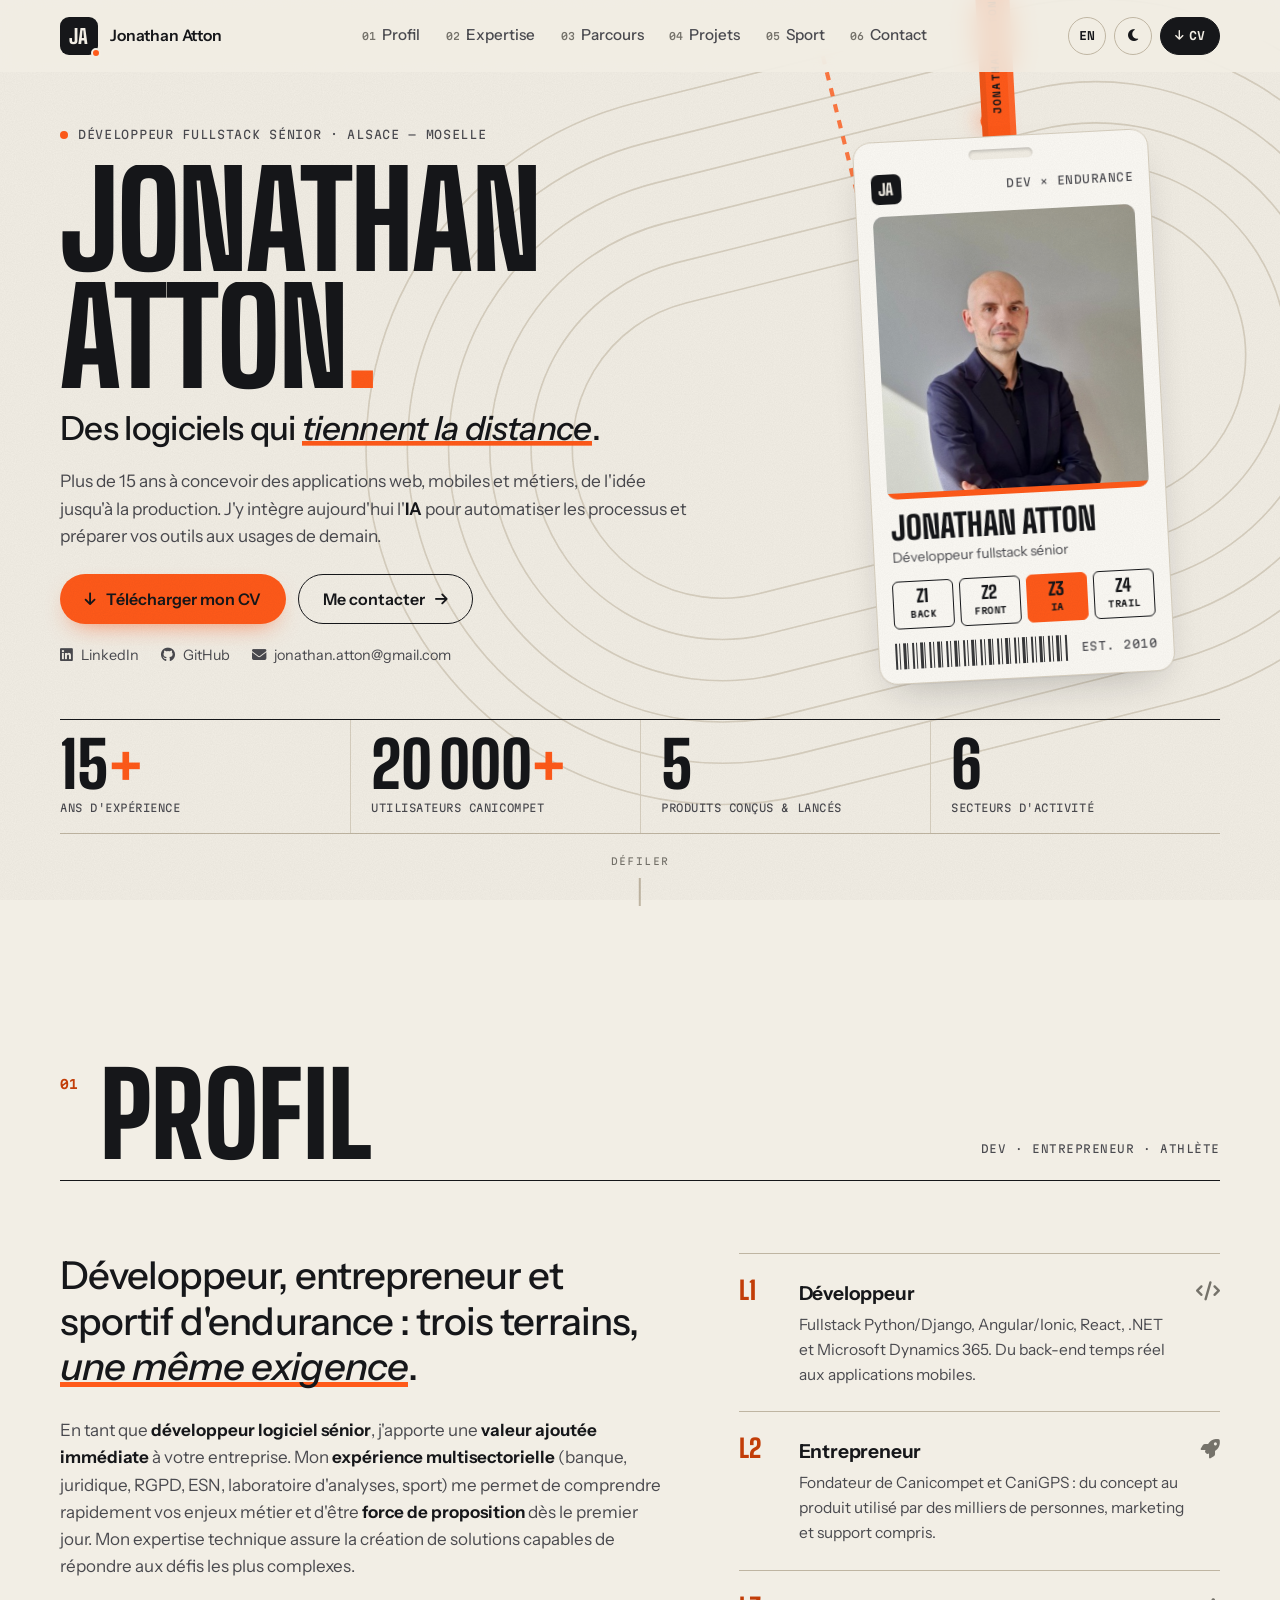
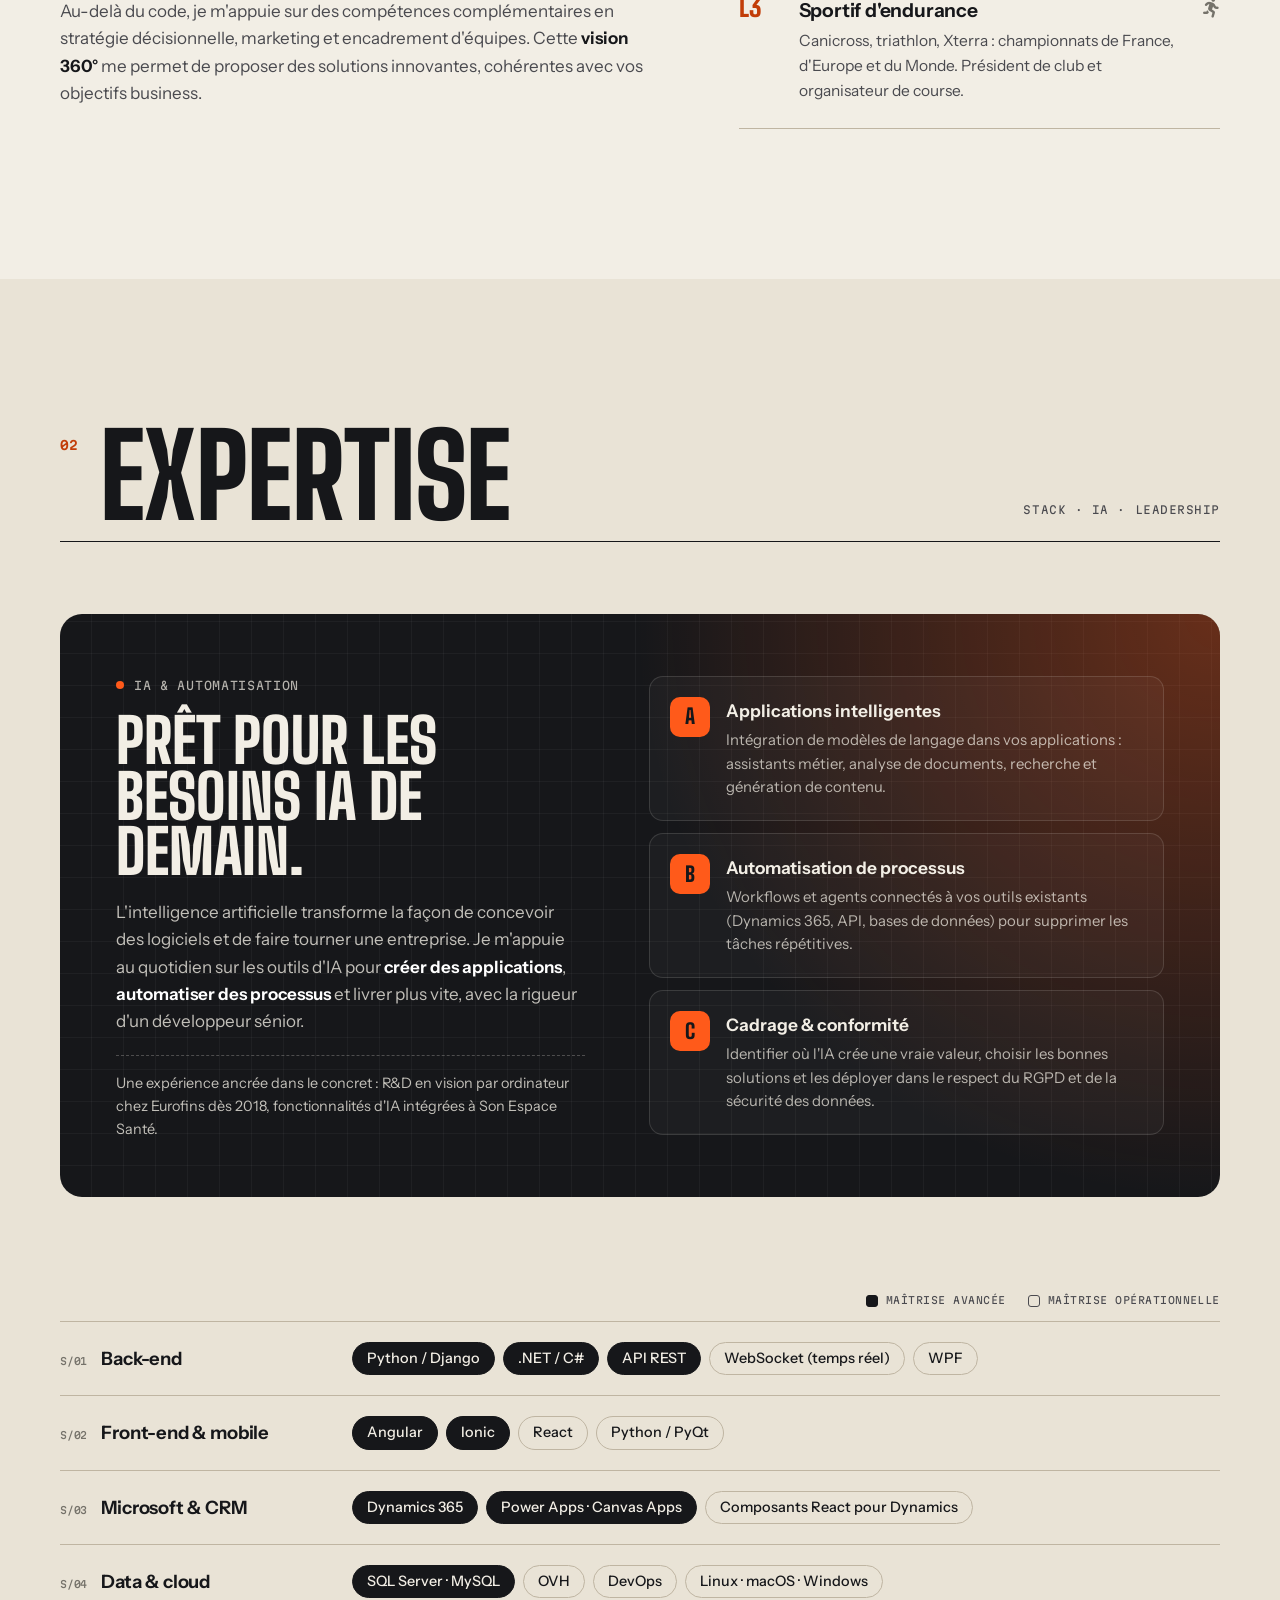
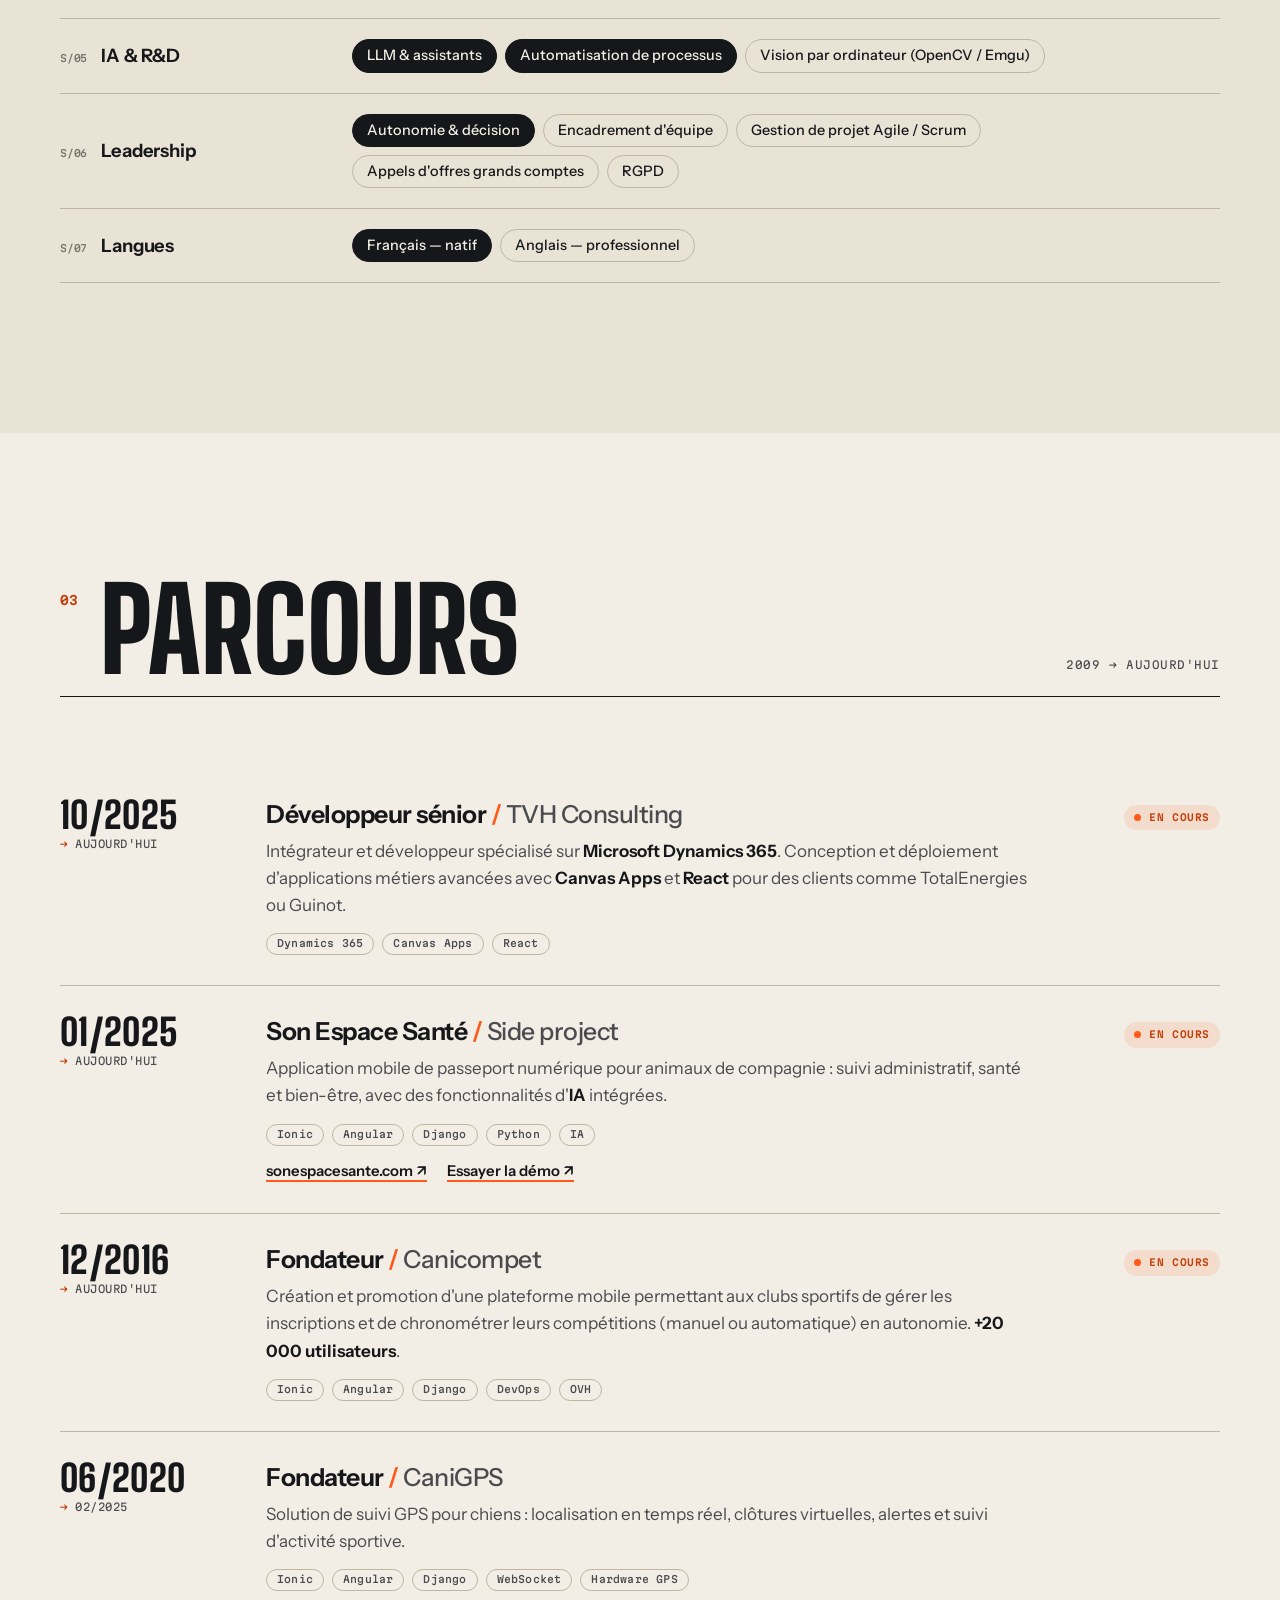
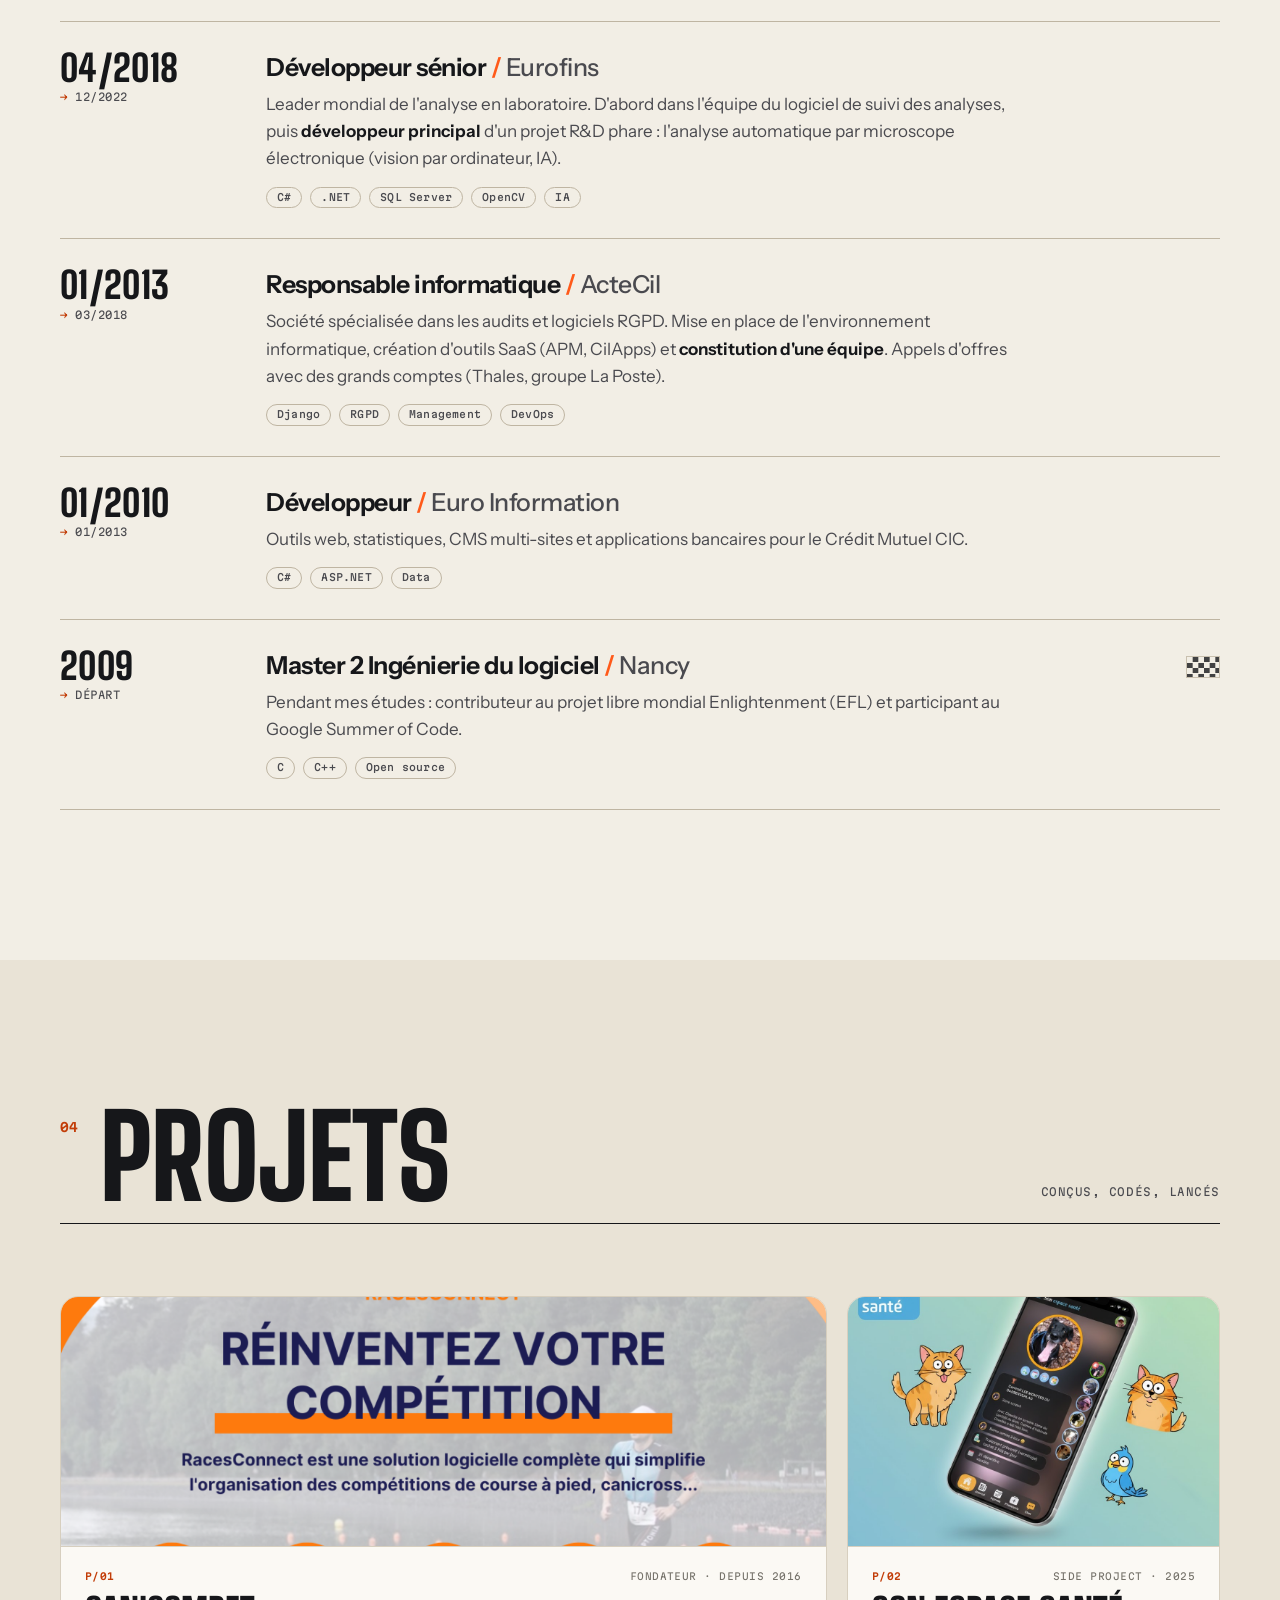
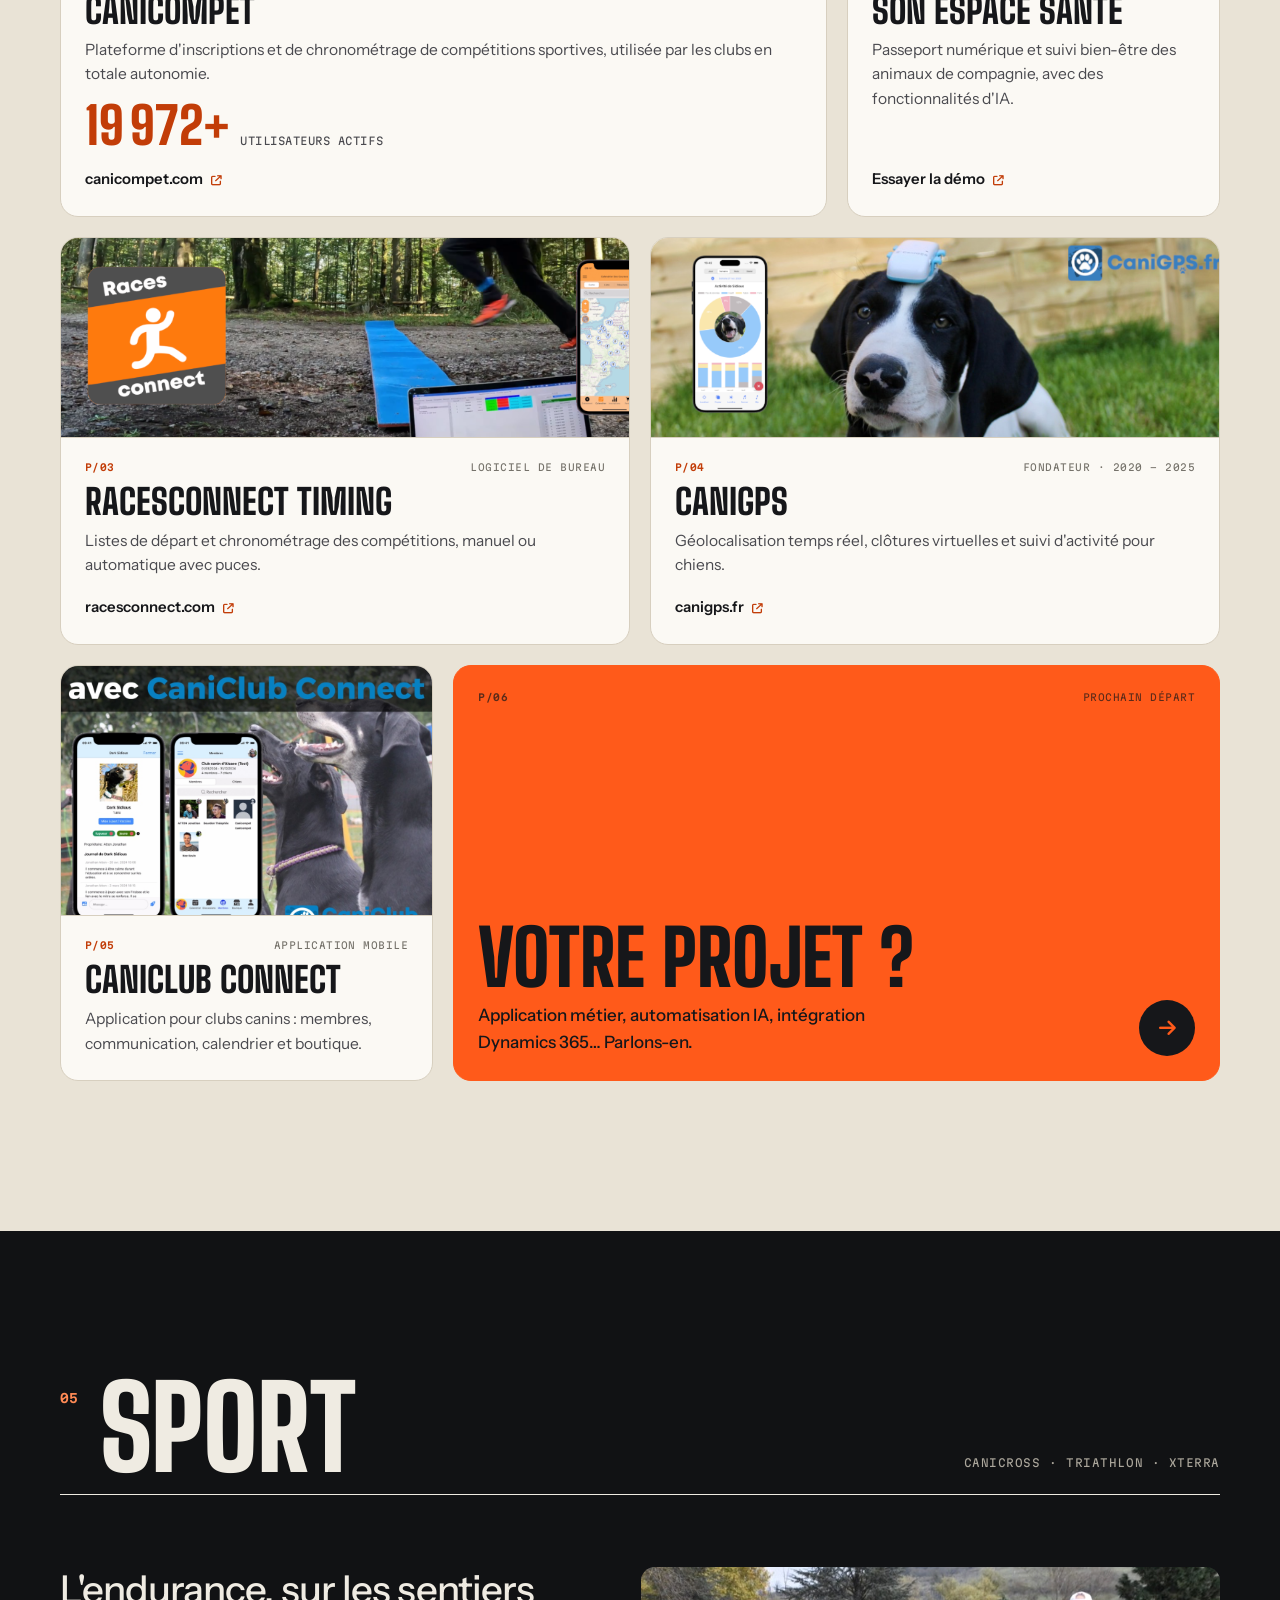
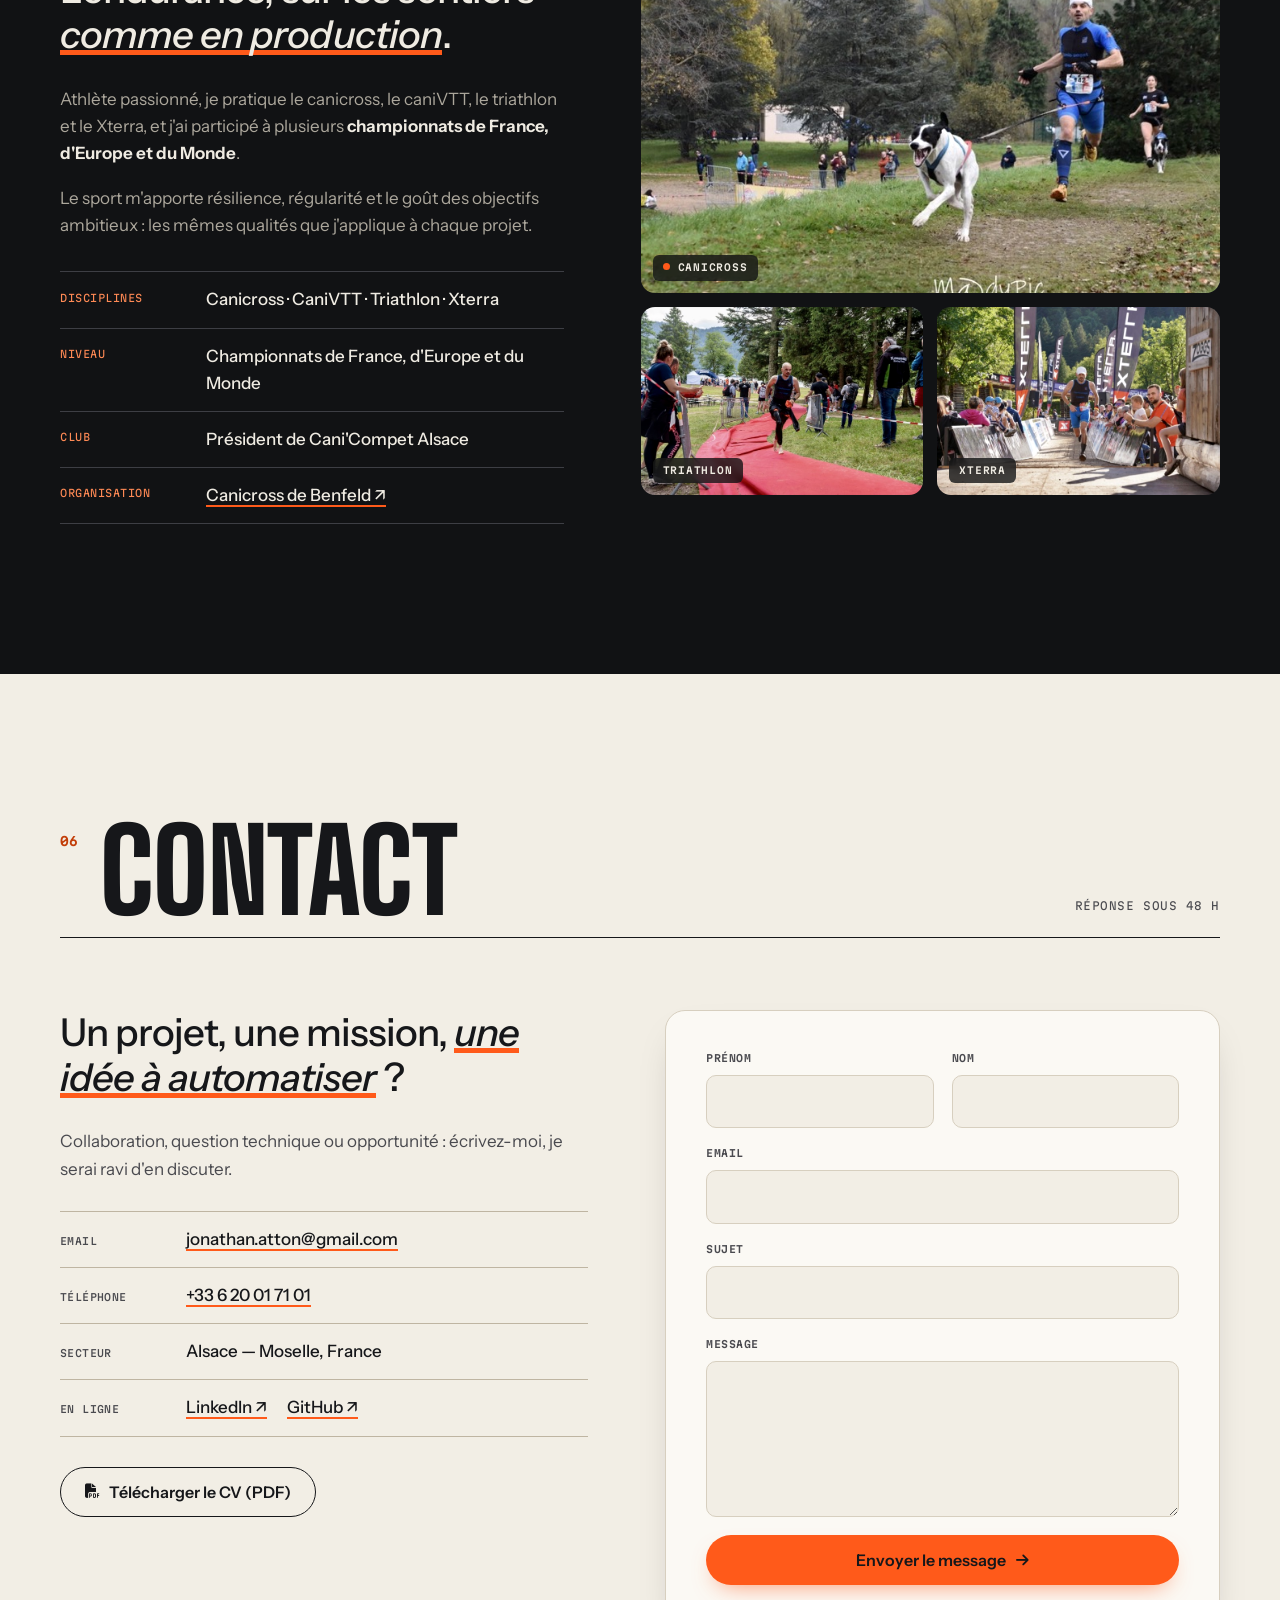
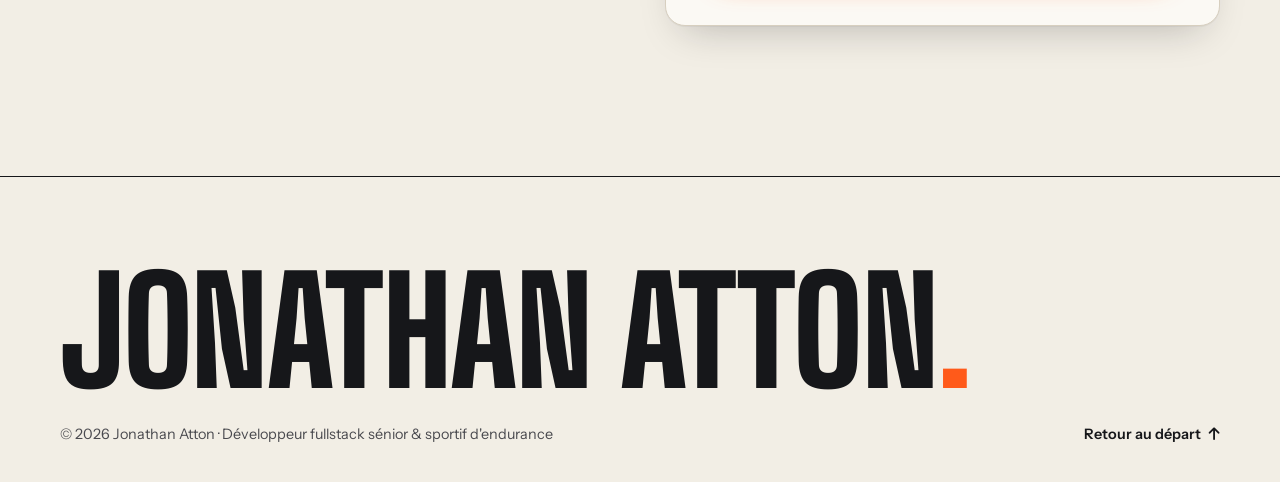
==== commit 9391ab8f: "Projets : blocs « impact », nouveaux visuels ; domaine jonathan-atton.com - Canicompet, RacesConnect" ====
--- a/a/index.html
+++ b/a/index.html
@@ -15,8 +15,8 @@
     <meta property="og:type" content="profile">
     <meta property="og:title" content="Jonathan Atton — Développeur fullstack sénior">
     <meta property="og:description" content="Des logiciels qui tiennent la distance. Fullstack Python/Django, Angular, React, Dynamics 365 — IA & automatisation de processus. Fondateur de Canicompet.">
-    <meta property="og:url" content="https://jonathanatton.com/">
-    <meta property="og:image" content="https://jonathanatton.com/images/jonathan_atton_profile.jpg">
+    <meta property="og:url" content="https://jonathan-atton.com/">
+    <meta property="og:image" content="https://jonathan-atton.com/images/jonathan_atton_profile.jpg">
     <meta property="og:site_name" content="Jonathan Atton">
     <meta property="og:locale" content="fr_FR">
 
@@ -24,9 +24,9 @@
     <meta name="twitter:card" content="summary_large_image">
     <meta name="twitter:title" content="Jonathan Atton — Développeur fullstack sénior">
     <meta name="twitter:description" content="Des logiciels qui tiennent la distance. Fullstack, IA & automatisation, sportif d'endurance.">
-    <meta name="twitter:image" content="https://jonathanatton.com/images/jonathan_atton_profile.jpg">
-
-    <link rel="canonical" href="https://jonathanatton.com/">
+    <meta name="twitter:image" content="https://jonathan-atton.com/images/jonathan_atton_profile.jpg">
+
+    <link rel="canonical" href="https://jonathan-atton.com/">
     <link rel="icon" href="../favicon.svg" type="image/svg+xml">
     <link rel="apple-touch-icon" href="../favicon.svg">
 
@@ -56,8 +56,8 @@
       "@type": "Person",
       "name": "Jonathan Atton",
       "jobTitle": "Développeur fullstack sénior",
-      "url": "https://jonathanatton.com/",
-      "image": "https://jonathanatton.com/images/jonathan_atton_profile.jpg",
+      "url": "https://jonathan-atton.com/",
+      "image": "https://jonathan-atton.com/images/jonathan_atton_profile.jpg",
       "email": "mailto:jonathan.atton@gmail.com",
       "telephone": "+33620017101",
       "address": { "@type": "PostalAddress", "addressRegion": "Alsace - Moselle", "addressCountry": "FR" },
